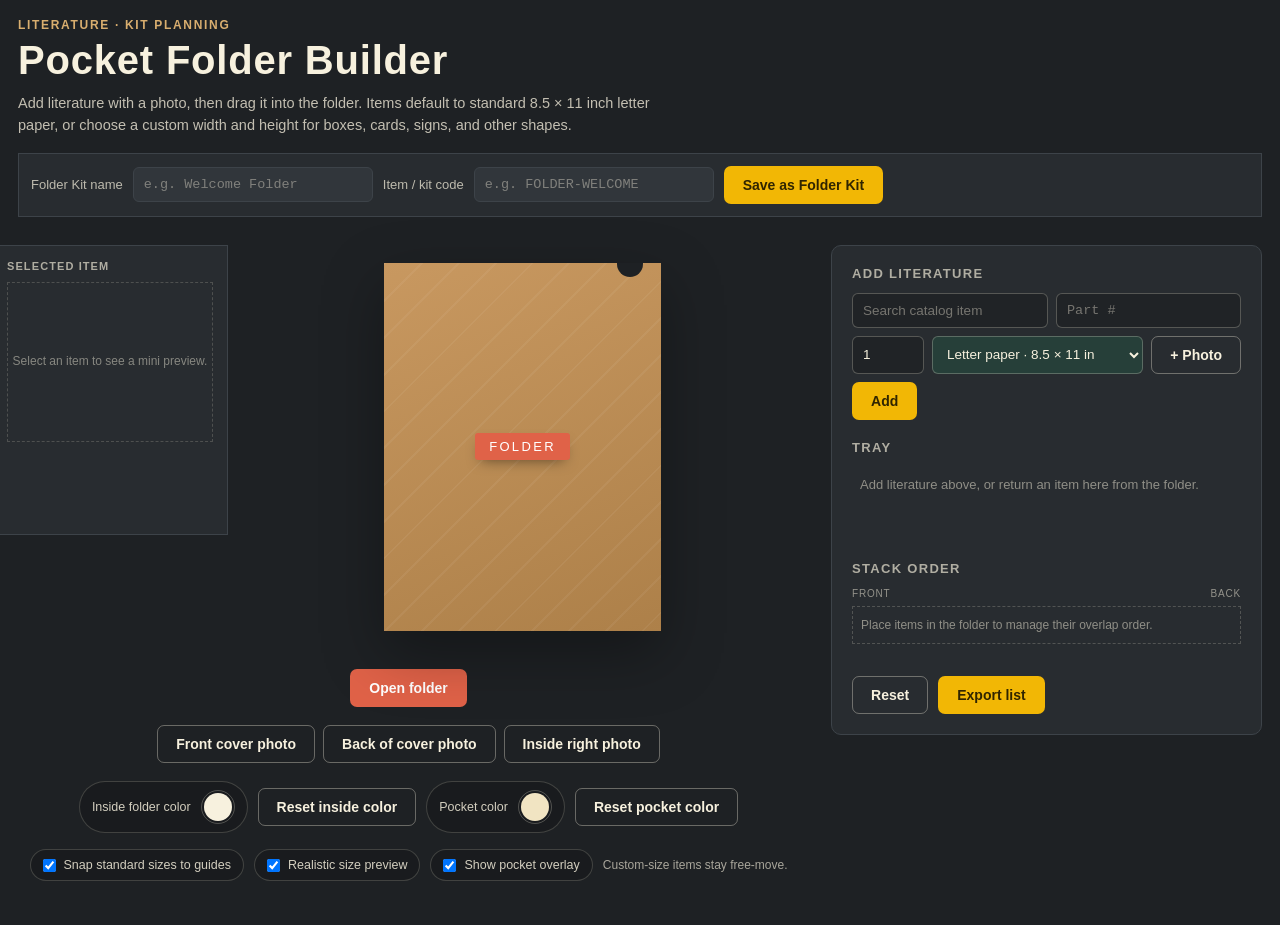
==== frontend/folder-builder.html @ c852f224 "Add files via upload" ====
<!DOCTYPE html>
<html lang="en">
<head>
<meta charset="UTF-8">
<meta name="viewport" content="width=device-width, initial-scale=1.0">
<title>Pocket Folder Builder</title>
<style>
:root{
  --desk:#1E2124;
  --kraft:#C89860;
  --kraft-shade:#AD8049;
  --kraft-line:#8B6234;
  --kraft-light:#D9AE6F;
  --paper:#F7F1DE;
  --paper-shade:#EAE1C4;
  --inside-base:#F7F1DE;
  --inside-highlight:#FBF6E8;
  --inside-shade:#E4D8B9;
  --inside-line:#9B7950;
  --pocket-base:#F1E4C2;
  --pocket-highlight:#F8EED6;
  --pocket-shade:#D9C79A;
  --pocket-line:#927044;
  --ink:#26241D;
  --ink-soft:#5B5642;
  --tab-left:#E06248;
  --tab-right:#F2B705;
  --radius:10px;
  --shadow:0 18px 40px -20px rgba(0,0,0,.65);
}
*{box-sizing:border-box}
html,body{margin:0;padding:0}
body{
  min-height:100vh;
  padding:32px 20px 60px;
  color:var(--paper);
  font-family:Inter,Arial,sans-serif;
  background:
    radial-gradient(circle at 18% 12%,rgba(255,255,255,.05),transparent 45%),
    var(--desk);
}
button,input{font:inherit}
.app{max-width:1240px;margin:0 auto}
header{margin-bottom:28px}
.eyebrow{
  margin:0 0 6px;
  color:var(--kraft-light);
  font-size:12px;
  font-weight:600;
  letter-spacing:.14em;
  text-transform:uppercase;
}
h1{
  margin:0 0 10px;
  color:var(--paper);
  font-family:'Arial Narrow',Arial,sans-serif;
  font-size:clamp(28px,4vw,40px);
  letter-spacing:.02em;
}
.instructions{
  max-width:650px;
  margin:0 0 16px;
  color:rgba(247,241,222,.76);
  font-size:14.5px;
  line-height:1.5;
}
.kit-name-row{display:flex;align-items:center;gap:10px;flex-wrap:wrap}
.kit-name-row label{font-size:13px;color:rgba(247,241,222,.72)}
.kit-name-row input,
#addForm input{
  border:1px solid rgba(247,241,222,.25);
  border-radius:6px;
  background:rgba(0,0,0,.2);
  color:var(--paper);
  padding:9px 10px;
}
.kit-name-row input{
  min-width:240px;
  font-family:'IBM Plex Mono',monospace;
  font-size:13.5px;
}
input::placeholder{color:rgba(247,241,222,.4)}
input:focus-visible,button:focus-visible,.file-btn:focus-visible{
  outline:2px solid var(--tab-right);
  outline-offset:2px;
}
main{
  display:grid;
  grid-template-columns:minmax(0,1.45fr) minmax(270px,.8fr);
  gap:32px;
  align-items:start;
}
@media(max-width:820px){main{grid-template-columns:1fr}}
.stage{display:flex;flex-direction:column;align-items:center;gap:18px;min-width:0}
.stage-layout{
  width:100%;
  display:grid;
  grid-template-columns:210px minmax(0,1fr);
  gap:18px;
  align-items:start;
}
.selection-preview{
  position:sticky;
  top:18px;
  min-height:290px;
  margin-left:-26px;
  padding:14px;
  border:1px solid rgba(247,241,222,.18);
  border-radius:0;
  background:rgba(0,0,0,.18);
  color:var(--paper);
}
.selection-preview h2{
  margin:0 0 10px;
  color:rgba(247,241,222,.66);
  font-size:11px;
  letter-spacing:.1em;
  text-transform:uppercase;
}
.preview-empty{
  display:grid;
  place-items:center;
  min-height:160px;
  border:1px dashed rgba(247,241,222,.18);
  color:rgba(247,241,222,.46);
  font-size:12px;
  line-height:1.4;
  text-align:center;
}
.preview-media{
  position:relative;
  display:flex;
  align-items:center;
  justify-content:center;
  width:100%;
  max-height:255px;
  aspect-ratio:var(--preview-ratio,8.5 / 11);
  overflow:hidden;
  border:1px solid rgba(247,241,222,.18);
  background:rgba(255,255,255,.08);
}
.preview-media img{
  width:100%;
  height:100%;
  object-fit:contain;
}
.preview-placeholder{
  display:grid;
  place-items:center;
  width:100%;
  height:100%;
  min-height:120px;
  padding:10px;
  background:#fff;
  color:var(--ink);
  font-size:11px;
  font-weight:600;
  text-align:center;
}
.preview-part{
  position:absolute;
  left:4px;
  top:4px;
  z-index:2;
  max-width:calc(100% - 8px);
  overflow:hidden;
  padding:2px 5px;
  background:rgba(255,255,255,.92);
  color:var(--ink);
  font-family:'IBM Plex Mono',monospace;
  font-size:8px;
  font-weight:600;
  text-overflow:ellipsis;
  white-space:nowrap;
}
.preview-name{
  margin:10px 0 4px;
  overflow:hidden;
  color:var(--paper);
  font-size:13px;
  font-weight:600;
  text-overflow:ellipsis;
  white-space:nowrap;
}
.preview-meta{
  margin:0;
  color:rgba(247,241,222,.58);
  font-family:'IBM Plex Mono',monospace;
  font-size:10.5px;
  line-height:1.5;
}
.folder-scene{
  width:100%;
  display:flex;
  justify-content:center;
  padding:18px 0 20px;
  perspective:1800px;
  filter:drop-shadow(0 22px 30px rgba(0,0,0,.45));
}
.folder{
  --open-w:min(840px,100%);
  position:relative;
  width:var(--open-w);
  aspect-ratio:18 / 12;
  height:auto;
  min-height:280px;
  transform-style:preserve-3d;
}
.spread{
  position:absolute;
  inset:0;
  display:grid;
  grid-template-columns:1fr 3px 1fr;
  opacity:0;
  transform:scaleX(.52);
  transform-origin:center;
  transition:opacity .22s ease .28s,transform .72s cubic-bezier(.4,0,.2,1);
  pointer-events:none;
}
.folder.is-open .spread{
  opacity:1;
  transform:scaleX(1);
  pointer-events:auto;
}
.panel{
  position:relative;
  overflow:hidden;
  background:
    linear-gradient(180deg,var(--inside-highlight),var(--inside-base));
  background-position:center;
  background-size:cover;
  background-repeat:no-repeat;
}
.panel::after{
  content:"";
  position:absolute;
  inset:0;
  pointer-events:none;
  background:linear-gradient(135deg,rgba(255,255,255,.14),transparent 45%,rgba(0,0,0,.06));
}
.panel-left{border-radius:0}
.panel-right{border-radius:0}
.spine{
  background:linear-gradient(180deg,transparent,var(--kraft-line) 12%,var(--kraft-line) 88%,transparent);
}
.panel-label{
  position:absolute;
  top:0;
  left:14px;
  z-index:2;
  padding:5px 10px;
  border-radius:0;
  color:#fff;
  font-family:'IBM Plex Mono',monospace;
  font-size:10px;
  letter-spacing:.08em;
  text-transform:uppercase;
  pointer-events:none;
}
.panel-left .panel-label{background:var(--tab-left)}
.panel-right .panel-label{background:var(--tab-right)}
.pocket-line{
  position:absolute;
  z-index:2;
  left:14px;
  right:14px;
  bottom:18px;
  height:34%;
  border:2px dashed rgba(139,98,52,.28);
  border-radius:0;
  pointer-events:none;
}
.front-leaf{
  position:absolute;
  top:0;
  bottom:0;
  left:25%;
  width:50%;
  z-index:5;
  transform-style:preserve-3d;
  transform-origin:right center;
  transition:left .72s cubic-bezier(.4,0,.2,1),transform .82s cubic-bezier(.4,0,.2,1);
}
.folder.is-open .front-leaf{
  left:0;
  transform:rotateY(-180deg);
}
.cover-face,.cover-back{
  position:absolute;
  inset:0;
  display:flex;
  align-items:center;
  justify-content:center;
  overflow:hidden;
  border-radius:0;
  backface-visibility:hidden;
  background-position:center;
  background-size:cover;
  background-repeat:no-repeat;
}
.cover-face{
  background:
    repeating-linear-gradient(135deg,rgba(255,255,255,.05) 0 2px,transparent 2px 26px),
    linear-gradient(160deg,var(--kraft),var(--kraft-shade));
}
.cover-art{
  position:absolute;
  inset:0;
  display:none;
  width:100%;
  height:100%;
  object-fit:cover;
  object-position:50% 50%;
  transform:scale(1);
  transform-origin:center;
  pointer-events:none;
  user-select:none;
}
.has-front-img .cover-art{display:block}
.cover-back{
  transform:rotateY(180deg);
  background:
    repeating-linear-gradient(135deg,rgba(0,0,0,.035) 0 2px,transparent 2px 26px),
    linear-gradient(200deg,var(--inside-highlight),var(--inside-shade));
}
.cover-tag{
  padding:6px 14px;
  border-radius:3px;
  background:var(--tab-left);
  color:#fff;
  box-shadow:0 6px 14px -6px rgba(0,0,0,.5);
  font-family:'Arial Narrow',Arial,sans-serif;
  font-size:13px;
  letter-spacing:.18em;
}
.cover-notch{
  position:absolute;
  top:0;
  right:18px;
  width:26px;
  height:14px;
  border-radius:0 0 13px 13px;
  background:var(--desk);
}
.has-front-img .cover-tag,.has-front-img .cover-notch{display:none}
.folder.is-open .front-leaf{z-index:1}
.item-layer{
  position:absolute;
  inset:0;
  z-index:8;
  opacity:0;
  pointer-events:none;
  transition:opacity .16s ease;
}
.folder.is-open .item-layer{
  opacity:1;
  pointer-events:auto;
  transition-delay:.42s;
}
.pocket-overlay-layer{
  position:absolute;
  inset:0;
  z-index:10;
  opacity:0;
  transform:scaleX(.52);
  transform-origin:center;
  pointer-events:none;
  will-change:transform,opacity;
  transition:
    opacity .22s ease .28s,
    transform .72s cubic-bezier(.4,0,.2,1);
}
.folder.is-open.show-pockets .pocket-overlay-layer{
  opacity:1;
  transform:scaleX(1);
}
.folder-pocket{
  position:absolute;
  bottom:0;
  height:33%;
  border:1px solid var(--pocket-line);
  background:
    linear-gradient(180deg,var(--pocket-highlight),var(--pocket-base) 26%,var(--pocket-shade));
  box-shadow:
    0 -8px 14px -12px rgba(0,0,0,.45),
    inset 0 1px 0 rgba(255,255,255,.35);
}
.folder-pocket::before{
  content:"";
  position:absolute;
  left:10px;
  right:10px;
  top:14%;
  border-top:2px solid rgba(255,255,255,.38);
  opacity:.7;
}
.folder-pocket::after{
  content:"";
  position:absolute;
  inset:0;
  background:linear-gradient(180deg,rgba(255,255,255,.07),transparent 40%,rgba(0,0,0,.08));
  pointer-events:none;
}
.folder-pocket.left{
  left:0;
  right:50%;
  border-right-width:.5px;
  border-radius:0;
}
.folder-pocket.right{
  left:50%;
  right:0;
  border-left-width:.5px;
  border-radius:0;
}

.workspace-controls{
  display:flex;
  flex-wrap:wrap;
  justify-content:center;
  gap:10px;
  margin-top:-2px;
}
.check-toggle{
  display:inline-flex;
  align-items:center;
  gap:8px;
  padding:8px 12px;
  border:1px solid rgba(247,241,222,.18);
  border-radius:999px;
  background:rgba(0,0,0,.16);
  color:rgba(247,241,222,.84);
  font-size:12.5px;
}
.check-toggle input{margin:0}
.realism-note{
  align-self:center;
  color:rgba(247,241,222,.64);
  font-size:12px;
}
.alignment-guides{
  position:absolute;
  inset:18px 18px 22px;
  z-index:1;
  opacity:0;
  pointer-events:none;
  transition:opacity .18s ease;
  background:
    linear-gradient(to right,
      transparent calc(25% - .5px),
      rgba(91,86,66,.16) calc(25% - .5px),
      rgba(91,86,66,.16) calc(25% + .5px),
      transparent calc(25% + .5px),
      transparent calc(50% - .75px),
      rgba(91,86,66,.24) calc(50% - .75px),
      rgba(91,86,66,.24) calc(50% + .75px),
      transparent calc(50% + .75px),
      transparent calc(75% - .5px),
      rgba(91,86,66,.16) calc(75% - .5px),
      rgba(91,86,66,.16) calc(75% + .5px),
      transparent calc(75% + .5px)
    ),
    linear-gradient(to bottom,
      transparent calc(25% - .5px),
      rgba(91,86,66,.12) calc(25% - .5px),
      rgba(91,86,66,.12) calc(25% + .5px),
      transparent calc(25% + .5px),
      transparent calc(50% - .5px),
      rgba(91,86,66,.18) calc(50% - .5px),
      rgba(91,86,66,.18) calc(50% + .5px),
      transparent calc(50% + .5px),
      transparent calc(75% - .5px),
      rgba(91,86,66,.12) calc(75% - .5px),
      rgba(91,86,66,.12) calc(75% + .5px),
      transparent calc(75% + .5px)
    );
}
.item-layer.show-guides .alignment-guides{opacity:1}
.drop-hint{z-index:2}
.floating-item{z-index:3}

.layer-badge{
  position:absolute;
  left:8px;
  bottom:8px;
  padding:3px 7px;
  border-radius:0;
  background:rgba(26,33,41,.88);
  color:#f7f1de;
  font-size:10px;
  font-weight:700;
  letter-spacing:.04em;
  box-shadow:0 3px 10px rgba(0,0,0,.18);
  pointer-events:none;
}
.mini-btn.stack{
  min-width:28px;
  padding:0 8px;
  font-size:12px;
}
.stack-note{
  margin-top:4px;
  color:rgba(247,241,222,.62);
  font-size:11.5px;
  text-align:center;
}
.drop-hint{
  position:absolute;
  inset:44px 24px 24px;
  display:grid;
  place-items:center;
  border:2px dashed rgba(91,86,66,.18);
  border-radius:10px;
  color:rgba(91,86,66,.62);
  font-size:13px;
  text-align:center;
  pointer-events:none;
}
.item-layer.has-items .drop-hint{display:none}
.item-layer.drag-over .drop-hint{
  display:grid;
  border-color:var(--tab-right);
  background:rgba(60,124,110,.08);
  color:var(--tab-right);
}
.floating-item{
  position:absolute;
  left:50%;
  top:50%;
  width:var(--item-width,115px);
  transform:translate(-50%,-50%);
  transform-origin:center;
  cursor:grab;
  touch-action:none;
  user-select:none;
}
.floating-item.dragging{cursor:grabbing}
.floating-body{
  position:relative;
  width:100%;
  transform:scale(var(--scale,1));
  transform-origin:center;
}
.item-media{
  position:relative;
  display:flex;
  align-items:center;
  justify-content:center;
  width:100%;
  aspect-ratio:var(--item-ratio,8.5 / 11);
}
.item-close{
  border-radius:0 !important;
  position:absolute;
  top:8px;
  right:8px;
  display:none;
  align-items:center;
  justify-content:center;
  width:24px;
  height:24px;
  padding:0;
  border:1px solid rgba(0,0,0,.16);
  background:var(--tab-left);
  color:#fff;
  box-shadow:0 2px 5px rgba(0,0,0,.2);
  cursor:pointer;
  font-size:14px;
  line-height:1;
  z-index:2;
}
.floating-item.is-selected .item-close{display:flex}
.floating-photo{
  display:block;
  width:100%;
  height:100%;
  object-fit:contain;
  pointer-events:none;
  filter:drop-shadow(0 8px 5px rgba(0,0,0,.28));
}
.floating-placeholder{
  display:flex;
  align-items:center;
  justify-content:center;
  width:100%;
  height:100%;
  min-height:42px;
  padding:9px;
  border:1px solid var(--paper-shade);
  border-radius:0;
  background:#fff;
  color:var(--ink);
  box-shadow:0 8px 10px rgba(0,0,0,.2);
  font-size:11px;
  font-weight:600;
  text-align:center;
  pointer-events:none;
}
.floating-part{
  position:absolute;
  left:50%;
  top:4px;
  transform:translateX(-50%);
  max-width:88%;
  overflow:hidden;
  border-radius:0;
  background:rgba(255,255,255,.92);
  color:var(--ink);
  box-shadow:0 2px 5px rgba(0,0,0,.16);
  padding:2px 6px;
  font-family:'IBM Plex Mono',monospace;
  font-size:9px;
  font-weight:600;
  line-height:1.2;
  text-align:center;
  text-overflow:ellipsis;
  white-space:nowrap;
  pointer-events:none;
}
.floating-tools{
  position:absolute;
  left:50%;
  top:-29px;
  display:none;
  align-items:center;
  gap:3px;
  transform:translateX(-50%);
  white-space:nowrap;
}
.floating-item.is-selected .floating-tools{display:flex}
.mini-btn{
  width:24px;
  height:24px;
  padding:0;
  border:1px solid rgba(0,0,0,.16);
  border-radius:50%;
  background:#fff;
  color:var(--ink);
  box-shadow:0 2px 5px rgba(0,0,0,.2);
  cursor:pointer;
  font-size:13px;
  line-height:1;
}
.mini-btn.return{background:var(--tab-left);color:#fff}
.floating-item.is-selected .floating-body{
  filter:drop-shadow(0 0 3px var(--tab-right));
}
.photo-controls{
  display:flex;
  justify-content:center;
  align-items:center;
  gap:8px;
  flex-wrap:wrap;
}
.cover-fit-controls{
  display:grid;
  grid-template-columns:repeat(2,minmax(150px,1fr));
  gap:10px;
  width:min(700px,100%);
  padding:12px;
  border:1px solid rgba(247,241,222,.18);
  border-radius:0;
  background:rgba(0,0,0,.16);
}
.cover-fit-controls[hidden]{display:none}
.cover-fit-field{
  display:flex;
  flex-direction:column;
  gap:5px;
  min-width:0;
  color:rgba(247,241,222,.72);
  font-size:11px;
}
.cover-fit-field select,
.cover-fit-field input[type="range"]{
  width:100%;
}
.cover-fit-field select{
  min-height:34px;
  border:1px solid rgba(247,241,222,.25);
  border-radius:0;
  background:#263f39;
  color:var(--paper);
  padding:6px 8px;
}
.cover-fit-value{
  color:rgba(247,241,222,.52);
  font-family:'IBM Plex Mono',monospace;
  font-size:9px;
}
.cover-fit-actions{
  display:flex;
  align-items:end;
}
.cover-fit-actions .btn{
  width:100%;
  border-radius:0;
}
.surface-controls{
  display:flex;
  justify-content:center;
  align-items:center;
  gap:10px;
  flex-wrap:wrap;
  width:100%;
}
.color-control{
  display:inline-flex;
  align-items:center;
  gap:10px;
  padding:8px 12px;
  border:1px solid rgba(247,241,222,.18);
  border-radius:999px;
  background:rgba(0,0,0,.16);
  color:rgba(247,241,222,.84);
  font-size:12.5px;
}
.color-control input[type="color"]{
  width:34px;
  height:34px;
  padding:0;
  border:1px solid rgba(247,241,222,.25);
  border-radius:50%;
  background:transparent;
  cursor:pointer;
}
.color-control input[type="color"]::-webkit-color-swatch-wrapper{padding:2px}
.color-control input[type="color"]::-webkit-color-swatch{
  border:none;
  border-radius:50%;
}
.color-control input[type="color"]::-moz-color-swatch{
  border:none;
  border-radius:50%;
}
.btn{
  border:1px solid transparent;
  border-radius:7px;
  padding:10px 18px;
  font-family:Inter,Arial,sans-serif;
  font-size:14px;
  font-weight:600;
  cursor:pointer;
  transition:transform .15s ease,filter .15s ease,background .15s ease;
}
.btn:active{transform:translateY(1px)}
.btn.primary{background:var(--tab-left);color:#fff}
.btn.solid{background:var(--tab-right);color:#fff}
.btn.ghost{
  border-color:rgba(247,241,222,.35);
  background:transparent;
  color:var(--paper);
}
.btn:hover{filter:brightness(1.08)}
.btn.ghost:hover{background:rgba(247,241,222,.08)}
.file-btn{display:inline-flex;align-items:center;gap:6px}
.icon-btn{
  width:26px;
  height:26px;
  padding:0;
  border:0;
  border-radius:50%;
  background:rgba(247,241,222,.15);
  color:var(--paper);
  cursor:pointer;
  font-size:15px;
}
.icon-btn:hover{background:rgba(247,241,222,.28)}
.tray-panel{
  padding:20px;
  border:1px solid rgba(247,241,222,.12);
  border-radius:var(--radius);
  background:rgba(0,0,0,.18);
}
aside h2{
  margin:0 0 12px;
  color:rgba(247,241,222,.66);
  font-size:13px;
  letter-spacing:.1em;
  text-transform:uppercase;
}
#addForm{display:flex;gap:8px;margin-bottom:20px;flex-wrap:wrap}
#addForm input,#addForm select{font-size:13.5px}
#addForm select{
  border:1px solid rgba(247,241,222,.25);
  border-radius:6px;
  background:#263f39;
  color:var(--paper);
  padding:9px 10px;
}
#itemName{flex:1 1 145px}
#itemSku{flex:0 1 110px;font-family:'IBM Plex Mono',monospace}
#itemSizePreset{flex:1 1 190px}
.custom-size-row{
  flex:1 0 100%;
  display:flex;
  align-items:center;
  gap:7px;
  padding:9px 10px;
  border:1px solid rgba(247,241,222,.16);
  border-radius:7px;
  background:rgba(0,0,0,.12);
}
.custom-size-row[hidden]{display:none}
.custom-size-row label{
  color:rgba(247,241,222,.72);
  font-size:12px;
}
.custom-size-row input{
  width:78px;
  padding:7px 8px;
  font-family:'IBM Plex Mono',monospace;
}
.size-separator,.size-unit{
  color:rgba(247,241,222,.65);
  font-size:12px;
}
#tray{
  min-height:74px;
  padding:8px;
  border-radius:8px;
  display:flex;
  flex-direction:column;
  gap:8px;
  transition:background .2s;
}
#tray.drag-over{background:rgba(247,241,222,.08)}
.tray-empty{margin:0;color:rgba(247,241,222,.5);font-size:13px;line-height:1.5}
.chip{
  display:flex;
  align-items:center;
  gap:8px;
  padding:7px 8px 7px 10px;
  border:1px solid var(--paper-shade);
  border-left:4px solid var(--kraft-line);
  border-radius:6px;
  background:var(--paper);
  color:var(--ink);
  box-shadow:0 2px 6px -3px rgba(0,0,0,.3);
  cursor:grab;
  font-size:13px;
  user-select:none;
}
.chip.is-selected{border-left-color:var(--tab-right);box-shadow:0 0 0 2px var(--tab-right)}
.chip.dragging{opacity:.42}
.chip-thumb{width:28px;height:28px;border-radius:4px;object-fit:contain;flex:0 0 auto;background:#fff}
.chip-grip{color:var(--ink-soft);font-size:10px}
.chip-name{flex:1;min-width:0;overflow:hidden;text-overflow:ellipsis;white-space:nowrap;font-weight:500}
.chip-sku{font-family:'IBM Plex Mono',monospace;font-size:10px;color:var(--ink-soft);white-space:nowrap}
.chip-remove{border:0;background:transparent;color:var(--ink-soft);font-size:15px;cursor:pointer}
.stack-order{
  display:flex;
  flex-direction:column;
  gap:6px;
  min-height:52px;
  margin-top:6px;
}
.stack-order-empty{
  margin:0;
  padding:10px 8px;
  border:1px dashed rgba(247,241,222,.2);
  color:rgba(247,241,222,.5);
  font-size:12px;
  line-height:1.4;
}
.stack-order-row{
  display:grid;
  grid-template-columns:minmax(0,1fr) auto;
  gap:8px;
  align-items:center;
  padding:7px 8px;
  border:1px solid rgba(247,241,222,.18);
  border-radius:0;
  background:rgba(0,0,0,.14);
}
.stack-order-row.is-selected{
  border-color:var(--tab-right);
  box-shadow:inset 3px 0 0 var(--tab-right);
}
.stack-order-info{
  min-width:0;
  cursor:pointer;
}
.stack-order-name{
  display:block;
  overflow:hidden;
  color:var(--paper);
  font-size:12px;
  font-weight:600;
  text-overflow:ellipsis;
  white-space:nowrap;
}
.stack-order-meta{
  display:block;
  margin-top:2px;
  color:rgba(247,241,222,.55);
  font-family:'IBM Plex Mono',monospace;
  font-size:9.5px;
}
.stack-order-buttons{
  display:flex;
  gap:4px;
}
.stack-step-btn{
  min-width:55px;
  height:28px;
  padding:0 7px;
  border:1px solid rgba(247,241,222,.28);
  border-radius:0;
  background:rgba(247,241,222,.08);
  color:var(--paper);
  cursor:pointer;
  font-size:10px;
  font-weight:600;
}
.stack-step-btn:hover{background:rgba(247,241,222,.16)}
.stack-step-btn:disabled{
  cursor:not-allowed;
  opacity:.32;
}
.stack-order-key{
  display:flex;
  justify-content:space-between;
  margin:4px 0 7px;
  color:rgba(247,241,222,.52);
  font-size:10px;
  text-transform:uppercase;
  letter-spacing:.08em;
}
.actions{display:flex;gap:10px;margin-top:18px;flex-wrap:wrap}
.modal{
  position:fixed;
  inset:0;
  z-index:30;
  display:flex;
  align-items:center;
  justify-content:center;
  padding:20px;
  background:rgba(0,0,0,.58);
}
.modal.hidden{display:none}
.modal-card{
  width:100%;
  max-width:460px;
  padding:22px;
  border-radius:var(--radius);
  background:var(--paper);
  color:var(--ink);
  box-shadow:var(--shadow);
}
.modal-card h3{margin:0 0 12px;font-family:'Arial Narrow',Arial,sans-serif;font-size:18px}
#exportText{
  width:100%;
  min-height:230px;
  resize:vertical;
  padding:10px;
  border:1px solid var(--paper-shade);
  border-radius:6px;
  background:#fff;
  color:var(--ink);
  font-family:'IBM Plex Mono',monospace;
  font-size:12.5px;
}
.modal-actions{display:flex;justify-content:flex-end;gap:10px;margin-top:14px}
.sr-only{position:absolute;width:1px;height:1px;overflow:hidden;clip:rect(0,0,0,0);white-space:nowrap}
@media(max-width:820px){
  .stage-layout{grid-template-columns:1fr}
  .selection-preview{
    position:static;
    width:100%;
    min-height:0;
    margin-left:0;
  }
  .selection-preview-content{
    display:grid;
    grid-template-columns:105px minmax(0,1fr);
    gap:10px;
    align-items:center;
  }
  .preview-media{max-height:135px}
}
@media(max-width:620px){
  body{padding-left:12px;padding-right:12px}
  .cover-fit-controls{grid-template-columns:1fr}
  .folder{--open-w:min(100%,760px)}
  .floating-item{max-width:44%}
  .photo-controls .btn{padding:8px 10px;font-size:12px}
}
@media(prefers-reduced-motion:reduce){*{transition:none!important}}

body{padding:18px 18px 44px;background:#1E2124;color:#E8E5DC}.app{max-width:1320px}.tray-panel,.selection-preview,.cover-fit-controls{border-color:#3D4349;background:#282C30}.btn.solid{background:#F2B705;color:#302500}.btn.primary{background:#E06248}.kit-name-row{padding:12px;border:1px solid #3D4349;background:#282C30}.kit-name-row input{background:#31363B;border-color:#3D4349}.folder-scene{filter:drop-shadow(0 22px 30px rgba(0,0,0,.32))}#itemQty{width:72px}@media(max-width:700px){body{padding:12px}.kit-name-row{align-items:stretch}.kit-name-row input,.kit-name-row button{width:100%}}
</style>
</head>
<body>
<div class="app">
<header>
  <p class="eyebrow">Literature · Kit Planning</p>
  <h1>Pocket Folder Builder</h1>
  <p class="instructions">Add literature with a photo, then drag it into the folder. Items default to standard 8.5 × 11 inch letter paper, or choose a custom width and height for boxes, cards, signs, and other shapes.</p>
  <div class="kit-name-row">
    <label for="kitName">Folder Kit name</label>
    <input id="kitName" type="text" placeholder="e.g. Welcome Folder" autocomplete="off">
    <label for="kitCode">Item / kit code</label>
    <input id="kitCode" type="text" placeholder="e.g. FOLDER-WELCOME" autocomplete="off">
    <button class="btn solid" id="saveKitBtn" type="button">Save as Folder Kit</button>
  </div>
</header>

<main>
<section class="stage">
  <div class="stage-layout">
    <aside class="selection-preview" aria-live="polite">
      <h2>Selected item</h2>
      <div id="selectedPreview">
        <div class="preview-empty">Select an item to see a mini preview.</div>
      </div>
    </aside>

    <div class="folder-scene">
    <div class="folder" id="folder">
      <div class="spread" id="spread" aria-label="Open folder workspace">
        <section class="panel panel-left" id="leftPanel">
          <div class="pocket-line"></div>
        </section>
        <div class="spine"></div>
        <section class="panel panel-right" id="rightPanel">
          <span class="panel-label" id="rightCount">Inside right (0)</span>
          <div class="pocket-line"></div>
        </section>
      </div>

      <div class="front-leaf" aria-hidden="true">
        <div class="cover-face" id="coverFace">
          <img class="cover-art" id="coverArt" alt="" draggable="false">
          <div class="cover-notch"></div>
          <span class="cover-tag">FOLDER</span>
        </div>
        <div class="cover-back" id="coverBack"></div>
      </div>

      <div class="item-layer" id="itemLayer">
        <div class="alignment-guides" aria-hidden="true"></div>
        <div class="drop-hint">Drop literature anywhere and arrange it freely.</div>
      </div>

      <div class="pocket-overlay-layer" id="pocketOverlayLayer" aria-hidden="true">
        <div class="folder-pocket left"></div>
        <div class="folder-pocket right"></div>
      </div>
    </div>
    </div>
  </div>

  <button class="btn primary" id="toggleBtn" type="button" aria-pressed="false">Open folder</button>

  <div class="photo-controls">
    <label class="btn ghost file-btn" tabindex="0">
      <span id="frontPhotoText">Front cover photo</span>
      <input type="file" id="frontPhotoInput" accept="image/*" hidden>
    </label>
    <button class="icon-btn" id="clearFrontBtn" type="button" hidden aria-label="Remove front cover photo">×</button>

    <label class="btn ghost file-btn" tabindex="0">
      <span id="backPhotoText">Back of cover photo</span>
      <input type="file" id="backPhotoInput" accept="image/*" hidden>
    </label>
    <button class="icon-btn" id="clearBackBtn" type="button" hidden aria-label="Remove back of cover photo">×</button>

    <label class="btn ghost file-btn" tabindex="0">
      <span id="rightPhotoText">Inside right photo</span>
      <input type="file" id="rightPhotoInput" accept="image/*" hidden>
    </label>
    <button class="icon-btn" id="clearRightBtn" type="button" hidden aria-label="Remove inside right photo">×</button>
  </div>

  <div class="cover-fit-controls" id="coverFitControls" hidden>
    <label class="cover-fit-field" for="frontFitSelect">
      <span>Front cover fit</span>
      <select id="frontFitSelect">
        <option value="cover">Fill and crop</option>
        <option value="contain">Show full image</option>
        <option value="fill">Stretch to cover</option>
      </select>
    </label>

    <label class="cover-fit-field" for="frontZoomInput">
      <span>Zoom</span>
      <input id="frontZoomInput" type="range" min="50" max="200" step="1" value="100">
      <span class="cover-fit-value" id="frontZoomValue">100%</span>
    </label>

    <label class="cover-fit-field" for="frontPosXInput">
      <span>Move left / right</span>
      <input id="frontPosXInput" type="range" min="0" max="100" step="1" value="50">
      <span class="cover-fit-value" id="frontPosXValue">50%</span>
    </label>

    <label class="cover-fit-field" for="frontPosYInput">
      <span>Move up / down</span>
      <input id="frontPosYInput" type="range" min="0" max="100" step="1" value="50">
      <span class="cover-fit-value" id="frontPosYValue">50%</span>
    </label>

    <div class="cover-fit-actions">
      <button class="btn ghost" id="resetFrontFitBtn" type="button">Reset cover fit</button>
    </div>
  </div>

  <div class="surface-controls">
    <label class="color-control" for="insideColorInput">
      <span>Inside folder color</span>
      <input type="color" id="insideColorInput" value="#f7f1de" aria-label="Inside folder color">
    </label>
    <button class="btn ghost" id="resetInsideColorBtn" type="button">Reset inside color</button>

    <label class="color-control" for="pocketColorInput">
      <span>Pocket color</span>
      <input type="color" id="pocketColorInput" value="#f1e4c2" aria-label="Pocket color">
    </label>
    <button class="btn ghost" id="resetPocketColorBtn" type="button">Reset pocket color</button>
  </div>

  <div class="workspace-controls">
    <label class="check-toggle"><input id="snapToggle" type="checkbox" checked> Snap standard sizes to guides</label>
    <label class="check-toggle"><input id="realScaleToggle" type="checkbox" checked> Realistic size preview</label>
    <label class="check-toggle"><input id="pocketToggle" type="checkbox" checked> Show pocket overlay</label>
    <span class="realism-note">Custom-size items stay free-move.</span>
  </div>
</section>

<aside class="tray-panel">
  <h2>Add literature</h2>
  <div id="addForm">
    <input id="itemName" placeholder="Search catalog item" autocomplete="off" list="catalogItems">
    <datalist id="catalogItems"></datalist>
    <input id="itemSku" placeholder="Part #" autocomplete="off">
    <input id="itemQty" type="number" min="1" step="1" value="1" placeholder="Qty">
    <select id="itemSizePreset" aria-label="Item size">
      <option value="letter" selected>Letter paper · 8.5 × 11 in</option>
      <option value="half-letter">Half letter · 5.5 × 8.5 in</option>
      <option value="business-card">Business card · 3.5 × 2 in</option>
      <option value="custom">Custom size</option>
    </select>
    <div class="custom-size-row" id="customSizeRow" hidden>
      <label for="itemWidth">Width</label>
      <input id="itemWidth" type="number" min="0.25" max="40" step="0.25" value="8.5">
      <span class="size-separator">×</span>
      <label for="itemHeight">Height</label>
      <input id="itemHeight" type="number" min="0.25" max="40" step="0.25" value="11">
      <span class="size-unit">in</span>
    </div>
    <label class="btn ghost file-btn" tabindex="0">
      <span id="itemPhotoText">+ Photo</span>
      <input type="file" id="itemPhotoInput" accept="image/*" hidden>
    </label>
    <button type="button" class="btn solid" id="addBtn">Add</button>
  </div>

  <h2>Tray</h2>
  <div id="tray" aria-label="Literature tray"></div>

  <h2 style="margin-top:20px">Stack order</h2>
  <div class="stack-order-key"><span>Front</span><span>Back</span></div>
  <div id="stackOrder" class="stack-order" aria-label="Folder item stack order"></div>

  <div class="actions">
    <button class="btn ghost" id="resetBtn" type="button">Reset</button>
    <button class="btn solid" id="exportBtn" type="button">Export list</button>
  </div>
</aside>
</main>

<span id="liveRegion" class="sr-only" role="status" aria-live="polite"></span>
</div>

<div class="modal hidden" id="exportModal">
  <div class="modal-card">
    <h3>Kit contents</h3>
    <textarea id="exportText" readonly></textarea>
    <div class="modal-actions">
      <button class="btn ghost" id="closeModalBtn" type="button">Close</button>
      <button class="btn primary" id="copyBtn" type="button">Copy</button>
    </div>
  </div>
</div>

<script>
(function(){
'use strict';

var STORAGE_KEY='pocket-folder-builder-v13';

var folderEl=document.getElementById('folder');
var spreadEl=document.getElementById('spread');
var itemLayer=document.getElementById('itemLayer');
var selectedPreviewEl=document.getElementById('selectedPreview');
var coverFace=document.getElementById('coverFace');
var coverArt=document.getElementById('coverArt');
var coverBack=document.getElementById('coverBack');
var rightPanel=document.getElementById('rightPanel');
var toggleBtn=document.getElementById('toggleBtn');
var kitNameInput=document.getElementById('kitName');
var kitCodeInput=document.getElementById('kitCode');
var saveKitBtn=document.getElementById('saveKitBtn');
var catalogItemsEl=document.getElementById('catalogItems');
var catalog=[];
var trayEl=document.getElementById('tray');
var stackOrderEl=document.getElementById('stackOrder');
var rightCount=document.getElementById('rightCount');
var itemNameInput=document.getElementById('itemName');
var itemSkuInput=document.getElementById('itemSku');
var itemQtyInput=document.getElementById('itemQty');
var itemSizePreset=document.getElementById('itemSizePreset');
var customSizeRow=document.getElementById('customSizeRow');
var itemWidthInput=document.getElementById('itemWidth');
var itemHeightInput=document.getElementById('itemHeight');
var addBtn=document.getElementById('addBtn');
var itemPhotoInput=document.getElementById('itemPhotoInput');
var itemPhotoText=document.getElementById('itemPhotoText');
var resetBtn=document.getElementById('resetBtn');
var exportBtn=document.getElementById('exportBtn');
var exportModal=document.getElementById('exportModal');
var exportText=document.getElementById('exportText');
var closeModalBtn=document.getElementById('closeModalBtn');
var copyBtn=document.getElementById('copyBtn');
var liveRegion=document.getElementById('liveRegion');

var frontPhotoInput=document.getElementById('frontPhotoInput');
var frontPhotoText=document.getElementById('frontPhotoText');
var clearFrontBtn=document.getElementById('clearFrontBtn');
var backPhotoInput=document.getElementById('backPhotoInput');
var backPhotoText=document.getElementById('backPhotoText');
var clearBackBtn=document.getElementById('clearBackBtn');
var rightPhotoInput=document.getElementById('rightPhotoInput');
var rightPhotoText=document.getElementById('rightPhotoText');
var clearRightBtn=document.getElementById('clearRightBtn');
var coverFitControls=document.getElementById('coverFitControls');
var frontFitSelect=document.getElementById('frontFitSelect');
var frontZoomInput=document.getElementById('frontZoomInput');
var frontZoomValue=document.getElementById('frontZoomValue');
var frontPosXInput=document.getElementById('frontPosXInput');
var frontPosXValue=document.getElementById('frontPosXValue');
var frontPosYInput=document.getElementById('frontPosYInput');
var frontPosYValue=document.getElementById('frontPosYValue');
var resetFrontFitBtn=document.getElementById('resetFrontFitBtn');
var insideColorInput=document.getElementById('insideColorInput');
var resetInsideColorBtn=document.getElementById('resetInsideColorBtn');
var pocketColorInput=document.getElementById('pocketColorInput');
var resetPocketColorBtn=document.getElementById('resetPocketColorBtn');
var snapToggle=document.getElementById('snapToggle');
var realScaleToggle=document.getElementById('realScaleToggle');
var pocketToggle=document.getElementById('pocketToggle');

var state={
  isOpen:false,
  kitName:'',
  kitCode:'',
  items:[],
  idCounter:1,
  selectedId:null,
  pendingItemImg:null,
  frontImg:null,
  frontFit:'cover',
  frontZoom:100,
  frontPosX:50,
  frontPosY:50,
  backImg:null,
  rightImg:null,
  insideColor:'#f7f1de',
  pocketColor:'#f1e4c2',
  snapEnabled:true,
  realisticScale:true,
  showPockets:true
};

var draggingChipId=null;
var floatingDrag=null;
var justDragged=false;
var saveTimer=null;

function clamp(value,min,max){return Math.max(min,Math.min(max,value));}
function announce(message){liveRegion.textContent=message;}

function normalizeHexColor(value){
  var hex=String(value||'').trim();
  if(/^#?[0-9a-fA-F]{3}$/.test(hex)){
    hex=hex.replace('#','');
    hex='#'+hex.split('').map(function(ch){return ch+ch;}).join('');
    return hex.toLowerCase();
  }
  if(/^#?[0-9a-fA-F]{6}$/.test(hex)){
    return ('#'+hex.replace('#','')).toLowerCase();
  }
  return '#f7f1de';
}
function hexToRgb(hex){
  var value=normalizeHexColor(hex).replace('#','');
  return {
    r:parseInt(value.slice(0,2),16),
    g:parseInt(value.slice(2,4),16),
    b:parseInt(value.slice(4,6),16)
  };
}
function mixHex(a,b,amount){
  var colorA=hexToRgb(a);
  var colorB=hexToRgb(b);
  var t=clamp(Number(amount)||0,0,1);
  function channel(name){
    return Math.round(colorA[name]+(colorB[name]-colorA[name])*t);
  }
  return '#'+['r','g','b'].map(function(name){
    return channel(name).toString(16).padStart(2,'0');
  }).join('');
}

function escapeHtml(value){
  var div=document.createElement('div');
  div.textContent=value==null?'':String(value);
  return div.innerHTML;
}
function escapeAttr(value){
  return escapeHtml(value).replace(/"/g,'&quot;').replace(/'/g,'&#39;');
}

function setOpen(open){
  state.isOpen=!!open;
  folderEl.classList.toggle('is-open',state.isOpen);
  toggleBtn.textContent=state.isOpen?'Close folder':'Open folder';
  toggleBtn.setAttribute('aria-pressed',String(state.isOpen));
}

var OPEN_WIDTH_IN=18;
var PANEL_WIDTH_IN=9;
var FOLDER_HEIGHT_IN=12;

function isCustomSized(item){
  return !!(item && (item.isCustomSize===true || String(item.sizeLabel||'').toLowerCase()==='custom'));
}

function pixelsPerInch(){
  if(state.realisticScale){
    var rect=itemLayer.getBoundingClientRect();
    if(rect.width && rect.width>0){
      return rect.width/OPEN_WIDTH_IN;
    }
  }
  return 13.5;
}

function itemFractionSize(item){
  var scale=Number(item.scale)||1;
  return {
    width:((Number(item.widthIn)||8.5)*scale)/OPEN_WIDTH_IN,
    height:((Number(item.heightIn)||11)*scale)/FOLDER_HEIGHT_IN
  };
}

function clampPlacement(item,x,y){
  var size=itemFractionSize(item);
  var halfW=Math.min(size.width/2,.48);
  var halfH=Math.min(size.height/2,.48);
  return {
    x:clamp(x,0.01+halfW,0.99-halfW),
    y:clamp(y,0.02+halfH,0.98-halfH)
  };
}

function uniqueNumbers(values,minGap){
  var out=[];
  values.forEach(function(value){
    if(value==null || !isFinite(value))return;
    if(out.some(function(existing){return Math.abs(existing-value)<minGap;}))return;
    out.push(value);
  });
  return out;
}

function nearestValue(value,candidates){
  if(!candidates.length)return value;
  return candidates.reduce(function(best,current){
    return Math.abs(current-value)<Math.abs(best-value)?current:best;
  },candidates[0]);
}

function snapPlacement(item,x,y){
  var clamped=clampPlacement(item,x,y);
  if(!state.snapEnabled || isCustomSized(item))return clamped;

  var size=itemFractionSize(item);
  var halfW=size.width/2;
  var halfH=size.height/2;
  var panelStart=clamped.x<0.5?0:0.5;
  var panelEnd=panelStart+0.5;
  var panelCenter=panelStart+0.25;

  var xCandidates;
  if(size.width>0.42){
    xCandidates=[panelCenter];
  }else{
    xCandidates=uniqueNumbers([
      panelStart+0.02+halfW,
      panelCenter,
      panelEnd-0.02-halfW
    ],0.015).filter(function(candidate){
      return candidate>=panelStart+halfW && candidate<=panelEnd-halfW;
    });
    if(!xCandidates.length)xCandidates=[panelCenter];
  }

  var yCandidates=uniqueNumbers([
    0.02+halfH,
    0.25,
    0.5,
    0.75,
    0.98-halfH
  ],0.02).filter(function(candidate){
    return candidate>=0.02+halfH && candidate<=0.98-halfH;
  });
  if(!yCandidates.length)yCandidates=[0.5];

  return clampPlacement(item, nearestValue(clamped.x,xCandidates), nearestValue(clamped.y,yCandidates));
}

function normalizePlacement(item,x,y){
  return snapPlacement(item,x,y);
}

function highestZ(){
  return state.items.reduce(function(max,item){
    return Math.max(max,Number(item.z)||1);
  },1);
}
function lowestZ(){
  var folderItems=state.items.filter(function(item){return item.loc==='folder';});
  if(!folderItems.length)return 1;
  return folderItems.reduce(function(min,item){
    return Math.min(min,Number(item.z)||1);
  },Number(folderItems[0].z)||1);
}
function normalizeZIndices(){
  var folderItems=state.items.filter(function(item){return item.loc==='folder';}).sort(function(a,b){
    return (Number(a.z)||1)-(Number(b.z)||1);
  });
  folderItems.forEach(function(item,index){
    item.z=index+1;
  });
}

function nextPosition(){
  var placed=state.items.filter(function(item){return item.loc==='folder';}).length;
  var positions=[
    [0.25,0.25],[0.75,0.25],[0.25,0.5],[0.75,0.5],
    [0.25,0.75],[0.75,0.75],[0.18,0.5],[0.82,0.5]
  ];
  return positions[placed%positions.length];
}

function findItem(id){
  return state.items.find(function(item){return item.id===id;})||null;
}

function currentItemDimensions(){
  var preset=itemSizePreset.value;
  if(preset==='half-letter')return {width:5.5,height:8.5,label:'Half letter'};
  if(preset==='business-card')return {width:3.5,height:2,label:'Business card'};
  if(preset==='custom'){
    return {
      width:clamp(parseFloat(itemWidthInput.value)||8.5,.25,40),
      height:clamp(parseFloat(itemHeightInput.value)||11,.25,40),
      label:'Custom'
    };
  }
  return {width:8.5,height:11,label:'Letter paper'};
}

function itemPixelWidth(item){
  return clamp((Number(item.widthIn)||8.5)*pixelsPerInch(),24,520);
}

function formatDimension(value){
  var rounded=Math.round(Number(value)*100)/100;
  return String(rounded).replace(/\.0+$/,'');
}

function addItem(){
  var name=itemNameInput.value.trim();
  if(!name){
    itemNameInput.focus();
    return;
  }
  var dimensions=currentItemDimensions();
  state.items.push({
    id:'i'+state.idCounter++,
    name:name,
    sku:itemSkuInput.value.trim(),
    item_id:(function(){var q=(itemSkuInput.value||'').trim().toLowerCase();var n=name.toLowerCase();var hit=catalog.find(function(x){return String(x.code||'').toLowerCase()===q||String(x.code||'').toLowerCase()===n||String(x.name||'').toLowerCase()===n;});return hit?hit.id:null;})(),
    quantity:Math.max(1,parseInt(itemQtyInput.value||'1',10)||1),
    img:state.pendingItemImg||null,
    widthIn:dimensions.width,
    heightIn:dimensions.height,
    sizeLabel:dimensions.label,
    isCustomSize:dimensions.label==='Custom',
    loc:'tray',
    x:.5,
    y:.5,
    scale:1,
    z:highestZ()+1
  });
  itemNameInput.value='';
  itemSkuInput.value='';
  itemQtyInput.value='1';
  itemPhotoInput.value='';
  itemPhotoText.textContent='+ Photo';
  itemSizePreset.value='letter';
  itemWidthInput.value='8.5';
  itemHeightInput.value='11';
  customSizeRow.hidden=true;
  state.pendingItemImg=null;
  state.selectedId=null;
  render();
  saveState();
  itemNameInput.focus();
}

function moveToFolder(id,x,y){
  var item=findItem(id);
  if(!item)return;
  if(item.loc!=='folder' || typeof x!=='number' || typeof y!=='number'){
    var pos=nextPosition();
    x=typeof x==='number'?x:pos[0];
    y=typeof y==='number'?y:pos[1];
  }
  var point=normalizePlacement(item,x,y);
  item.loc='folder';
  item.x=point.x;
  item.y=point.y;
  item.z=highestZ()+1;
  state.selectedId=id;
  setOpen(true);
  render();
  saveState();
  announce(item.name+' placed in the folder.');
}

function moveLayerStep(id,delta){
  var folderItems=state.items.filter(function(item){return item.loc==='folder';}).sort(function(a,b){
    return (Number(a.z)||1)-(Number(b.z)||1);
  });
  var index=folderItems.findIndex(function(item){return item.id===id;});
  if(index===-1)return;
  var targetIndex=index+delta;
  if(targetIndex<0||targetIndex>=folderItems.length)return;
  var current=folderItems[index];
  var target=folderItems[targetIndex];
  var currentZ=Number(current.z)||index+1;
  current.z=Number(target.z)||targetIndex+1;
  target.z=currentZ;
  normalizeZIndices();
  render();
  saveState();
  announce(current.name+(delta>0?' moved one layer forward.':' moved one layer backward.'));
}
function bringToFront(id){
  moveLayerStep(id,1);
}
function sendToBack(id){
  moveLayerStep(id,-1);
}

function moveToTray(id){
  var item=findItem(id);
  if(!item)return;
  item.loc='tray';
  state.selectedId=null;
  normalizeZIndices();
  render();
  saveState();
  announce(item.name+' returned to the tray.');
}

function deleteItem(id){
  state.items=state.items.filter(function(item){return item.id!==id;});
  if(state.selectedId===id)state.selectedId=null;
  normalizeZIndices();
  render();
  saveState();
}

function chipHtml(item){
  return '<div class="chip'+(item.id===state.selectedId?' is-selected':'')+'" draggable="true" data-id="'+item.id+'" tabindex="0" role="button" aria-label="'+escapeAttr(item.name)+'. Drag or select to place in folder.">'+
    (item.img?'<img class="chip-thumb" src="'+item.img+'" alt="">':'<span class="chip-grip" aria-hidden="true">::</span>')+
    '<span class="chip-name">'+escapeHtml(item.name)+'</span>'+
    '<span class="chip-sku">'+formatDimension(item.widthIn||8.5)+'×'+formatDimension(item.heightIn||11)+' in'+(item.sku?' · '+escapeHtml(item.sku):'')+(Number(item.quantity||1)>1?' · Qty '+Number(item.quantity||1):'')+'</span>'+
    '<button class="chip-remove" type="button" data-id="'+item.id+'" aria-label="Delete '+escapeAttr(item.name)+'">×</button>'+
  '</div>';
}

function stackOrderHtml(items){
  if(!items.length){
    return '<p class="stack-order-empty">Place items in the folder to manage their overlap order.</p>';
  }

  var frontToBack=items.slice().sort(function(a,b){
    return (Number(b.z)||1)-(Number(a.z)||1);
  });

  return frontToBack.map(function(item,index){
    var selected=item.id===state.selectedId?' is-selected':'';
    var isFront=index===0;
    var isBack=index===frontToBack.length-1;
    var part=item.sku?' · '+escapeHtml(item.sku):'';

    return '<div class="stack-order-row'+selected+'" data-stack-id="'+item.id+'">'+
      '<div class="stack-order-info" data-stack-select="'+item.id+'" role="button" tabindex="0" aria-label="Select '+escapeAttr(item.name)+'">'+
        '<span class="stack-order-name">'+escapeHtml(item.name)+'</span>'+
        '<span class="stack-order-meta">Layer '+(item.z||1)+part+'</span>'+
      '</div>'+
      '<div class="stack-order-buttons">'+
        '<button class="stack-step-btn" type="button" data-stack-action="back" data-id="'+item.id+'"'+(isBack?' disabled':'')+'>Back 1</button>'+
        '<button class="stack-step-btn" type="button" data-stack-action="front" data-id="'+item.id+'"'+(isFront?' disabled':'')+'>Front 1</button>'+
      '</div>'+
    '</div>';
  }).join('');
}

function renderSelectedPreview(){
  var item=findItem(state.selectedId);
  if(!item){
    selectedPreviewEl.innerHTML='<div class="preview-empty">Select an item to see a mini preview.</div>';
    return;
  }

  var widthIn=Number(item.widthIn)||8.5;
  var heightIn=Number(item.heightIn)||11;
  var partTag=item.sku?'<span class="preview-part">'+escapeHtml(item.sku)+'</span>':'';
  var visual=item.img
    ?'<img src="'+item.img+'" alt="">'
    :'<div class="preview-placeholder">'+escapeHtml(item.name)+'</div>';
  var location=item.loc==='folder'
    ?(item.x<.5?'Back of cover':'Inside right')
    :'Tray';
  var layer=item.loc==='folder'?' · Layer '+(item.z||1):'';

  selectedPreviewEl.innerHTML=
    '<div class="selection-preview-content">'+
      '<div class="preview-media" style="--preview-ratio:'+widthIn+' / '+heightIn+';">'+
        partTag+visual+
      '</div>'+
      '<div>'+
        '<p class="preview-name">'+escapeHtml(item.name)+'</p>'+
        '<p class="preview-meta">'+
          formatDimension(widthIn)+' × '+formatDimension(heightIn)+' in<br>'+
          escapeHtml(location)+layer+
        '</p>'+
      '</div>'+
    '</div>';
}

function floatingHtml(item){
  var selected=item.id===state.selectedId?' is-selected':'';
  var widthIn=Number(item.widthIn)||8.5;
  var heightIn=Number(item.heightIn)||11;
  var pixelWidth=itemPixelWidth(item);
  var partTag=item.sku?'<span class="floating-part">'+escapeHtml(item.sku)+'</span>':'';
  var layerTag='<span class="layer-badge">Layer '+(item.z||1)+'</span>';
  var visual=item.img
    ?'<img class="floating-photo" src="'+item.img+'" alt="" draggable="false">'
    :'<div class="floating-placeholder">'+escapeHtml(item.name)+'</div>';

  return '<div class="floating-item'+selected+'" data-id="'+item.id+'" tabindex="0" role="button" aria-label="'+escapeAttr(item.name)+(item.sku?'. Part number '+escapeAttr(item.sku):'')+'. Drag to reposition." style="left:'+(item.x*100)+'%;top:'+(item.y*100)+'%;z-index:'+(item.z||1)+';--item-width:'+pixelWidth+'px;--item-ratio:'+widthIn+' / '+heightIn+';">'+
    '<div class="floating-body" style="--scale:'+(item.scale||1)+';">'+
      '<div class="item-media">'+partTag+visual+layerTag+
        '<button class="item-close" type="button" data-action="tray" aria-label="Return to tray">×</button>'+
      '</div>'+
    '</div>'+
  '</div>';
}

function render(){
  var trayItems=state.items.filter(function(item){return item.loc==='tray';});
  var placedItems=state.items.filter(function(item){return item.loc==='folder';}).sort(function(a,b){return (Number(a.z)||1)-(Number(b.z)||1);});
  var leftItems=placedItems.filter(function(item){return item.x<.5;});
  var rightItems=placedItems.filter(function(item){return item.x>=.5;});

  trayEl.innerHTML=trayItems.length
    ?trayItems.map(chipHtml).join('')
    :'<p class="tray-empty">Add literature above, or return an item here from the folder.</p>';

  stackOrderEl.innerHTML=stackOrderHtml(placedItems);
  renderSelectedPreview();

  itemLayer.querySelectorAll('.floating-item').forEach(function(el){el.remove();});
  itemLayer.insertAdjacentHTML('beforeend',placedItems.map(floatingHtml).join(''));
  itemLayer.classList.toggle('has-items',placedItems.length>0);
  itemLayer.classList.toggle('show-guides',state.snapEnabled);

  rightCount.textContent='Inside right ('+rightItems.length+')';

  applyPhotos();
}

function applyPhotos(){
  var insideColor=normalizeHexColor(state.insideColor||'#f7f1de');
  var pocketColor=normalizeHexColor(state.pocketColor||'#f1e4c2');
  state.insideColor=insideColor;
  state.pocketColor=pocketColor;
  folderEl.style.setProperty('--inside-base',insideColor);
  folderEl.style.setProperty('--inside-highlight',mixHex(insideColor,'#ffffff',0.18));
  folderEl.style.setProperty('--inside-shade',mixHex(insideColor,'#000000',0.10));
  folderEl.style.setProperty('--inside-line',mixHex(insideColor,'#000000',0.34));
  folderEl.style.setProperty('--pocket-base',pocketColor);
  folderEl.style.setProperty('--pocket-highlight',mixHex(pocketColor,'#ffffff',0.18));
  folderEl.style.setProperty('--pocket-shade',mixHex(pocketColor,'#000000',0.12));
  folderEl.style.setProperty('--pocket-line',mixHex(pocketColor,'#000000',0.36));

  coverFace.style.backgroundImage='';
  coverArt.src=state.frontImg||'';
  coverArt.style.objectFit=state.frontFit||'cover';
  coverArt.style.objectPosition=(Number(state.frontPosX)||50)+'% '+(Number(state.frontPosY)||50)+'%';
  coverArt.style.transform='scale('+((Number(state.frontZoom)||100)/100)+')';

  coverBack.style.backgroundImage=state.backImg?'url("'+state.backImg+'")':'';
  rightPanel.style.backgroundImage=state.rightImg?'url("'+state.rightImg+'")':'';

  folderEl.classList.toggle('has-front-img',!!state.frontImg);
  folderEl.classList.toggle('show-pockets',!!state.showPockets);
  frontPhotoText.textContent=state.frontImg?'Change front cover':'Front cover photo';
  backPhotoText.textContent=state.backImg?'Change back of cover':'Back of cover photo';
  rightPhotoText.textContent=state.rightImg?'Change inside right':'Inside right photo';
  clearFrontBtn.hidden=!state.frontImg;
  coverFitControls.hidden=!state.frontImg;
  frontFitSelect.value=state.frontFit||'cover';
  frontZoomInput.value=String(Number(state.frontZoom)||100);
  frontZoomValue.textContent=frontZoomInput.value+'%';
  frontPosXInput.value=String(Number(state.frontPosX)||50);
  frontPosXValue.textContent=frontPosXInput.value+'%';
  frontPosYInput.value=String(Number(state.frontPosY)||50);
  frontPosYValue.textContent=frontPosYInput.value+'%';
  clearBackBtn.hidden=!state.backImg;
  clearRightBtn.hidden=!state.rightImg;
  if(insideColorInput)insideColorInput.value=insideColor;
  if(pocketColorInput)pocketColorInput.value=pocketColor;
  if(pocketToggle)pocketToggle.checked=!!state.showPockets;
}

function pointInLayer(clientX,clientY){
  var rect=itemLayer.getBoundingClientRect();
  return {
    x:clamp((clientX-rect.left)/rect.width,.055,.945),
    y:clamp((clientY-rect.top)/rect.height,.12,.91)
  };
}

toggleBtn.addEventListener('click',function(){setOpen(!state.isOpen);});
snapToggle.addEventListener('change',function(){
  state.snapEnabled=!!snapToggle.checked;
  render();
  saveState();
});
realScaleToggle.addEventListener('change',function(){
  state.realisticScale=!!realScaleToggle.checked;
  render();
  saveState();
});
pocketToggle.addEventListener('change',function(){
  state.showPockets=!!pocketToggle.checked;
  applyPhotos();
  saveState();
});
frontFitSelect.addEventListener('change',function(){
  state.frontFit=frontFitSelect.value;
  applyPhotos();
  saveState();
});
frontZoomInput.addEventListener('input',function(){
  state.frontZoom=Number(frontZoomInput.value)||100;
  applyPhotos();
  saveState();
});
frontPosXInput.addEventListener('input',function(){
  state.frontPosX=Number(frontPosXInput.value);
  applyPhotos();
  saveState();
});
frontPosYInput.addEventListener('input',function(){
  state.frontPosY=Number(frontPosYInput.value);
  applyPhotos();
  saveState();
});
resetFrontFitBtn.addEventListener('click',function(){
  state.frontFit='cover';
  state.frontZoom=100;
  state.frontPosX=50;
  state.frontPosY=50;
  applyPhotos();
  saveState();
});
insideColorInput.addEventListener('input',function(){
  state.insideColor=normalizeHexColor(insideColorInput.value);
  applyPhotos();
  saveState();
});
resetInsideColorBtn.addEventListener('click',function(){
  state.insideColor='#f7f1de';
  applyPhotos();
  saveState();
});
pocketColorInput.addEventListener('input',function(){
  state.pocketColor=normalizeHexColor(pocketColorInput.value);
  applyPhotos();
  saveState();
});
resetPocketColorBtn.addEventListener('click',function(){
  state.pocketColor='#f1e4c2';
  applyPhotos();
  saveState();
});

itemSizePreset.addEventListener('change',function(){
  var preset=itemSizePreset.value;
  customSizeRow.hidden=preset!=='custom';
  if(preset==='letter'){
    itemWidthInput.value='8.5';
    itemHeightInput.value='11';
  }else if(preset==='half-letter'){
    itemWidthInput.value='5.5';
    itemHeightInput.value='8.5';
  }else if(preset==='business-card'){
    itemWidthInput.value='3.5';
    itemHeightInput.value='2';
  }
});

addBtn.addEventListener('click',addItem);
[itemNameInput,itemSkuInput,itemQtyInput,itemWidthInput,itemHeightInput].forEach(function(input){
  input.addEventListener('keydown',function(e){
    if(e.key==='Enter'){e.preventDefault();addItem();}
  });
});

document.addEventListener('click',function(e){
  if(justDragged){justDragged=false;return;}

  var stackAction=e.target.closest('[data-stack-action]');
  if(stackAction){
    var stackId=stackAction.dataset.id;
    state.selectedId=stackId;
    if(stackAction.dataset.stackAction==='front'){
      bringToFront(stackId);
    }else{
      sendToBack(stackId);
    }
    return;
  }

  var stackSelect=e.target.closest('[data-stack-select]');
  if(stackSelect){
    state.selectedId=stackSelect.dataset.stackSelect;
    render();
    saveState();
    return;
  }

  var tool=e.target.closest('[data-action]');
  if(tool){
    var floatEl=tool.closest('.floating-item');
    var item=floatEl?findItem(floatEl.dataset.id):null;
    if(!item)return;
    var action=tool.dataset.action;
    if(action==='tray'){moveToTray(item.id);return;}
    if(action==='front'){bringToFront(item.id);return;}
    if(action==='back'){sendToBack(item.id);return;}
    if(action==='smaller')item.scale=clamp((item.scale||1)-.1,.45,2);
    if(action==='larger')item.scale=clamp((item.scale||1)+.1,.45,2);
    var resizedPoint=normalizePlacement(item,item.x||0.5,item.y||0.5);
    item.x=resizedPoint.x;
    item.y=resizedPoint.y;
    normalizeZIndices();
    render();saveState();return;
  }

  var remove=e.target.closest('.chip-remove');
  if(remove){deleteItem(remove.dataset.id);return;}

  var chip=e.target.closest('.chip');
  if(chip){
    state.selectedId=state.selectedId===chip.dataset.id?null:chip.dataset.id;
    render();
    return;
  }

  var floating=e.target.closest('.floating-item');
  if(floating){
    state.selectedId=state.selectedId===floating.dataset.id?null:floating.dataset.id;
    render();
    saveState();
    return;
  }

  if(state.isOpen && (e.target===itemLayer || e.target.closest('.panel') || e.target===spreadEl)){
    var selected=findItem(state.selectedId);
    if(selected && selected.loc==='tray'){
      var p=pointInLayer(e.clientX,e.clientY);
      moveToFolder(selected.id,p.x,p.y);
    }else{
      state.selectedId=null;
      render();
    }
  }
});

document.addEventListener('keydown',function(e){
  if(e.key==='Escape'){
    if(!exportModal.classList.contains('hidden')){
      exportModal.classList.add('hidden');
    }else{
      state.selectedId=null;render();
    }
    return;
  }
  if((e.key==='Enter'||e.key===' ') && e.target.classList.contains('chip')){
    e.preventDefault();e.target.click();
  }
  if((e.key==='Enter'||e.key===' ') && e.target.classList.contains('floating-item')){
    e.preventDefault();e.target.click();
  }
  if((e.key==='Enter'||e.key===' ') && e.target.hasAttribute('data-stack-select')){
    e.preventDefault();e.target.click();
  }
  if((e.key==='Enter'||e.key===' ') && e.target.classList.contains('file-btn')){
    e.preventDefault();
    var input=e.target.querySelector('input[type=file]');
    if(input)input.click();
  }
});

document.addEventListener('dragstart',function(e){
  var chip=e.target.closest('.chip');
  if(!chip)return;
  draggingChipId=chip.dataset.id;
  e.dataTransfer.setData('text/plain',draggingChipId);
  e.dataTransfer.effectAllowed='move';
  requestAnimationFrame(function(){chip.classList.add('dragging');});
});
document.addEventListener('dragend',function(){
  draggingChipId=null;
  document.querySelectorAll('.chip.dragging').forEach(function(el){el.classList.remove('dragging');});
});

itemLayer.addEventListener('dragover',function(e){
  if(!state.isOpen)return;
  e.preventDefault();
  itemLayer.classList.add('drag-over');
});
itemLayer.addEventListener('dragleave',function(e){
  if(!itemLayer.contains(e.relatedTarget))itemLayer.classList.remove('drag-over');
});
itemLayer.addEventListener('drop',function(e){
  e.preventDefault();
  itemLayer.classList.remove('drag-over');
  var id=e.dataTransfer.getData('text/plain')||draggingChipId;
  if(!id)return;
  var p=pointInLayer(e.clientX,e.clientY);
  moveToFolder(id,p.x,p.y);
});

trayEl.addEventListener('dragover',function(e){e.preventDefault();trayEl.classList.add('drag-over');});
trayEl.addEventListener('dragleave',function(){trayEl.classList.remove('drag-over');});
trayEl.addEventListener('drop',function(e){
  e.preventDefault();trayEl.classList.remove('drag-over');
  var id=e.dataTransfer.getData('text/plain')||draggingChipId;
  if(id)moveToTray(id);
});

itemLayer.addEventListener('pointerdown',function(e){
  var floating=e.target.closest('.floating-item');
  if(!floating || e.target.closest('button'))return;
  if(typeof e.button==='number' && e.button!==0)return;
  var item=findItem(floating.dataset.id);
  if(!item)return;
  state.selectedId=item.id;
  floating.classList.add('is-selected','dragging');
  floatingDrag={
    item:item,
    element:floating,
    startX:e.clientX,
    startY:e.clientY,
    moved:false
  };
  if(floating.setPointerCapture){
    try{floating.setPointerCapture(e.pointerId);}catch(err){}
  }
  e.preventDefault();
});

document.addEventListener('pointermove',function(e){
  if(!floatingDrag)return;
  var dx=Math.abs(e.clientX-floatingDrag.startX);
  var dy=Math.abs(e.clientY-floatingDrag.startY);
  if(dx>3||dy>3)floatingDrag.moved=true;
  var p=pointInLayer(e.clientX,e.clientY);
  var placedPoint=normalizePlacement(floatingDrag.item,p.x,p.y);
  floatingDrag.item.x=placedPoint.x;
  floatingDrag.item.y=placedPoint.y;
  floatingDrag.element.style.left=(placedPoint.x*100)+'%';
  floatingDrag.element.style.top=(placedPoint.y*100)+'%';
  e.preventDefault();
});

function finishFloatingDrag(){
  if(!floatingDrag)return;
  floatingDrag.element.classList.remove('dragging');
  if(floatingDrag.moved)justDragged=true;
  floatingDrag=null;
  render();
  saveState();
}
document.addEventListener('pointerup',finishFloatingDrag);
document.addEventListener('pointercancel',finishFloatingDrag);

function resizeImageFile(file,maxDim,quality){
  return new Promise(function(resolve,reject){
    var reader=new FileReader();
    reader.onload=function(){
      var img=new Image();
      img.onload=function(){
        var scale=Math.min(1,maxDim/Math.max(img.width,img.height));
        var w=Math.max(1,Math.round(img.width*scale));
        var h=Math.max(1,Math.round(img.height*scale));
        var canvas=document.createElement('canvas');
        canvas.width=w;canvas.height=h;
        var ctx=canvas.getContext('2d');
        ctx.drawImage(img,0,0,w,h);
        var type=file.type==='image/png'?'image/png':'image/jpeg';
        resolve(canvas.toDataURL(type,type==='image/png'?undefined:quality));
      };
      img.onerror=function(){reject(new Error('Invalid image'));};
      img.src=reader.result;
    };
    reader.onerror=function(){reject(new Error('Read failed'));};
    reader.readAsDataURL(file);
  });
}

function bindPhotoInput(input,key,textEl,maxDim,quality){
  input.addEventListener('change',function(){
    var file=input.files&&input.files[0];
    input.value='';
    if(!file)return;
    textEl.textContent='Loading…';
    resizeImageFile(file,maxDim,quality).then(function(url){
      state[key]=url;
      applyPhotos();
      saveState();
    }).catch(function(){
      textEl.textContent='Photo error';
      setTimeout(applyPhotos,1000);
    });
  });
}
bindPhotoInput(frontPhotoInput,'frontImg',frontPhotoText,1000,.85);
bindPhotoInput(backPhotoInput,'backImg',backPhotoText,1000,.85);
bindPhotoInput(rightPhotoInput,'rightImg',rightPhotoText,1000,.85);

itemPhotoInput.addEventListener('change',function(){
  var file=itemPhotoInput.files&&itemPhotoInput.files[0];
  if(!file)return;
  itemPhotoText.textContent='Loading…';
  resizeImageFile(file,360,.82).then(function(url){
    state.pendingItemImg=url;
    itemPhotoText.textContent='Photo added';
  }).catch(function(){
    state.pendingItemImg=null;
    itemPhotoText.textContent='Photo error';
  });
});

clearFrontBtn.addEventListener('click',function(){
  state.frontImg=null;
  state.frontFit='cover';
  state.frontZoom=100;
  state.frontPosX=50;
  state.frontPosY=50;
  applyPhotos();
  saveState();
});
clearBackBtn.addEventListener('click',function(){state.backImg=null;applyPhotos();saveState();});
clearRightBtn.addEventListener('click',function(){state.rightImg=null;applyPhotos();saveState();});

kitNameInput.addEventListener('input',function(){state.kitName=kitNameInput.value;saveState();});
kitCodeInput.addEventListener('input',function(){state.kitCode=kitCodeInput.value;saveState();});

resetBtn.addEventListener('click',function(){
  if(!confirm('Clear the kit name, all literature, photos, and saved positions?'))return;
  state={
    isOpen:false,
    kitName:'',
    kitCode:'',
    items:[],
    idCounter:1,
    selectedId:null,
    pendingItemImg:null,
    frontImg:null,
    frontFit:'cover',
    frontZoom:100,
    frontPosX:50,
    frontPosY:50,
    backImg:null,
    rightImg:null,
    insideColor:'#f7f1de',
    pocketColor:'#f1e4c2',
    snapEnabled:true,
    realisticScale:true,
    showPockets:true
  };
  kitNameInput.value='';
  kitCodeInput.value='';
  itemPhotoInput.value='';
  itemPhotoText.textContent='+ Photo';
  itemSizePreset.value='letter';
  itemWidthInput.value='8.5';
  itemHeightInput.value='11';
  customSizeRow.hidden=true;
  snapToggle.checked=true;
  realScaleToggle.checked=true;
  pocketToggle.checked=true;
  insideColorInput.value='#f7f1de';
  pocketColorInput.value='#f1e4c2';
  setOpen(false);
  render();
  saveState(true);
  announce('Builder reset.');
});

function buildExportText(){
  var placed=state.items.filter(function(item){return item.loc==='folder';});
  var left=placed.filter(function(item){return item.x<.5;});
  var right=placed.filter(function(item){return item.x>=.5;});
  var tray=state.items.filter(function(item){return item.loc==='tray';});
  var lines=['KIT: '+(kitNameInput.value.trim()||'(untitled)'),''];

  function addSection(title,list){
    lines.push(title+' ('+list.length+')');
    if(!list.length)lines.push('(empty)');
    list.forEach(function(item){
      lines.push('- '+item.name+' · '+formatDimension(item.widthIn||8.5)+' × '+formatDimension(item.heightIn||11)+' in'+(item.sku?' ('+item.sku+')':''));
    });
    lines.push('');
  }
  addSection('BACK OF COVER',left);
  addSection('INSIDE RIGHT',right);
  addSection('NOT PLACED / TRAY',tray);
  return lines.join('\n').trim();
}

exportBtn.addEventListener('click',function(){
  exportText.value=buildExportText();
  exportModal.classList.remove('hidden');
  exportText.focus();
  exportText.select();
});
closeModalBtn.addEventListener('click',function(){exportModal.classList.add('hidden');});
exportModal.addEventListener('click',function(e){if(e.target===exportModal)exportModal.classList.add('hidden');});
copyBtn.addEventListener('click',function(){
  exportText.select();
  var done=function(){
    copyBtn.textContent='Copied';
    setTimeout(function(){copyBtn.textContent='Copy';},1200);
  };
  if(navigator.clipboard&&navigator.clipboard.writeText){
    navigator.clipboard.writeText(exportText.value).then(done).catch(function(){
      document.execCommand('copy');done();
    });
  }else{
    document.execCommand('copy');done();
  }
});

function saveState(immediate){
  clearTimeout(saveTimer);
  var doSave=function(){
    try{
      localStorage.setItem(STORAGE_KEY,JSON.stringify({
        kitName:kitNameInput.value,
        kitCode:kitCodeInput.value,
        items:state.items,
        idCounter:state.idCounter,
        frontImg:state.frontImg,
        frontFit:state.frontFit,
        frontZoom:state.frontZoom,
        frontPosX:state.frontPosX,
        frontPosY:state.frontPosY,
        backImg:state.backImg,
        rightImg:state.rightImg,
        insideColor:state.insideColor,
        pocketColor:state.pocketColor,
        snapEnabled:state.snapEnabled,
        realisticScale:state.realisticScale,
        showPockets:state.showPockets
      }));
    }catch(err){
      announce('The browser could not save more image data.');
    }
  };
  if(immediate)doSave();
  else saveTimer=setTimeout(doSave,180);
}

function loadState(){
  try{
    var raw=localStorage.getItem(STORAGE_KEY);
    if(!raw)return;
    var saved=JSON.parse(raw);
    state.kitName=typeof saved.kitName==='string'?saved.kitName:'';
    state.kitCode=typeof saved.kitCode==='string'?saved.kitCode:'';
    state.items=Array.isArray(saved.items)?saved.items:[];
    state.idCounter=typeof saved.idCounter==='number'?saved.idCounter:1;
    state.frontImg=saved.frontImg||null;
    state.frontFit=['cover','contain','fill'].includes(saved.frontFit)?saved.frontFit:'cover';
    state.frontZoom=clamp(Number(saved.frontZoom)||100,50,200);
    state.frontPosX=clamp(Number(saved.frontPosX)==0?0:(Number(saved.frontPosX)||50),0,100);
    state.frontPosY=clamp(Number(saved.frontPosY)==0?0:(Number(saved.frontPosY)||50),0,100);
    state.backImg=saved.backImg||null;
    state.rightImg=saved.rightImg||null;
    state.insideColor=normalizeHexColor(saved.insideColor||'#f7f1de');
    state.pocketColor=normalizeHexColor(saved.pocketColor||'#f1e4c2');
    state.snapEnabled=typeof saved.snapEnabled==='boolean'?saved.snapEnabled:true;
    state.realisticScale=typeof saved.realisticScale==='boolean'?saved.realisticScale:true;
    state.showPockets=typeof saved.showPockets==='boolean'?saved.showPockets:true;
    state.items.forEach(function(item,index){
      if(item.loc!=='tray'&&item.loc!=='folder')item.loc='tray';
      if(typeof item.x!=='number')item.x=index%2?.68:.28;
      if(typeof item.y!=='number')item.y=.35+(index%3)*.18;
      if(typeof item.scale!=='number')item.scale=1;
      if(typeof item.widthIn!=='number')item.widthIn=8.5;
      if(typeof item.heightIn!=='number')item.heightIn=11;
      if(typeof item.isCustomSize!=='boolean')item.isCustomSize=String(item.sizeLabel||'').toLowerCase()==='custom';
      delete item.rotation;
      if(typeof item.z!=='number')item.z=index+1;
      var normalized=clampPlacement(item,item.x,item.y);
      item.x=normalized.x;
      item.y=normalized.y;
    });
    normalizeZIndices();
    kitNameInput.value=state.kitName;
    kitCodeInput.value=state.kitCode||'';
    snapToggle.checked=state.snapEnabled;
    realScaleToggle.checked=state.realisticScale;
    pocketToggle.checked=state.showPockets;
    insideColorInput.value=state.insideColor;
    pocketColorInput.value=state.pocketColor;
  }catch(err){}
}

function refreshCatalogList(){
  catalogItemsEl.innerHTML=catalog.map(function(item){return '<option value="'+escapeAttr(item.name)+'">'+escapeHtml(item.code||'')+'</option>';}).join('');
}
function matchCatalogInput(){
  var name=itemNameInput.value.trim().toLowerCase();
  var sku=itemSkuInput.value.trim().toLowerCase();
  var hit=catalog.find(function(x){return String(x.name||'').toLowerCase()===name||String(x.code||'').toLowerCase()===sku||String(x.code||'').toLowerCase()===name;});
  if(hit){itemNameInput.value=hit.name;itemSkuInput.value=hit.code||'';if(!state.pendingItemImg && hit.image_ids && hit.image_ids.length && window.__otiApiBase){state.pendingItemImg=window.__otiApiBase+'/item-images/'+hit.image_ids[0]+'?access_token='+encodeURIComponent(window.__otiToken||'');itemPhotoText.textContent='Catalog photo';}}
}
itemNameInput.addEventListener('change',matchCatalogInput);itemSkuInput.addEventListener('change',matchCatalogInput);
window.addEventListener('message',function(e){if(!e.data||e.data.type!=='oti-folder-init')return;catalog=Array.isArray(e.data.catalog)?e.data.catalog:[];window.__otiToken=e.data.token||'';window.__otiApiBase=e.data.apiBase||'';refreshCatalogList();});
saveKitBtn.addEventListener('click',function(){
  var name=kitNameInput.value.trim(),code=kitCodeInput.value.trim();
  if(!name){alert('Enter a Folder Kit name.');kitNameInput.focus();return;}
  if(!code){alert('Enter an item / kit code.');kitCodeInput.focus();return;}
  var placed=state.items.filter(function(x){return x.loc==='folder';});
  if(!placed.length){alert('Place at least one catalog item in the folder.');return;}
  var missing=placed.filter(function(x){return !x.item_id;});
  if(missing.length){alert('These entries are not linked to catalog part numbers: '+missing.map(function(x){return x.name;}).join(', '));return;}
  var components=placed.slice().sort(function(a,b){return (Number(a.z)||1)-(Number(b.z)||1);}).map(function(x,i){return {item_id:Number(x.item_id),quantity:Number(x.quantity||1),position:i};});
  var designItems=placed.map(function(x){return {item_id:Number(x.item_id),sku:x.sku||'',name:x.name,quantity:Number(x.quantity||1),x:x.x,y:x.y,z:x.z,layer:x.z,placement:x.x<.5?'Back of cover':'Inside right',widthIn:x.widthIn,heightIn:x.heightIn,scale:x.scale};});
  var payload={name:name,code:code,brand:'',description:'Custom folder built in Folder Builder',active:true,custom:true,saved_for_reuse:true,kit_type:'folder',design_json:JSON.stringify({items:designItems,insideColor:state.insideColor,pocketColor:state.pocketColor,frontFit:state.frontFit,frontZoom:state.frontZoom,frontPosX:state.frontPosX,frontPosY:state.frontPosY}),components:components,preview_data_url:state.frontImg||null};
  window.parent.postMessage({type:'oti-save-folder-kit',payload:payload},'*');
});

loadState();
snapToggle.checked=state.snapEnabled;
realScaleToggle.checked=state.realisticScale;
pocketToggle.checked=state.showPockets;
insideColorInput.value=state.insideColor;
pocketColorInput.value=state.pocketColor;
setOpen(false);
render();
})();
</script>
</body>
</html>
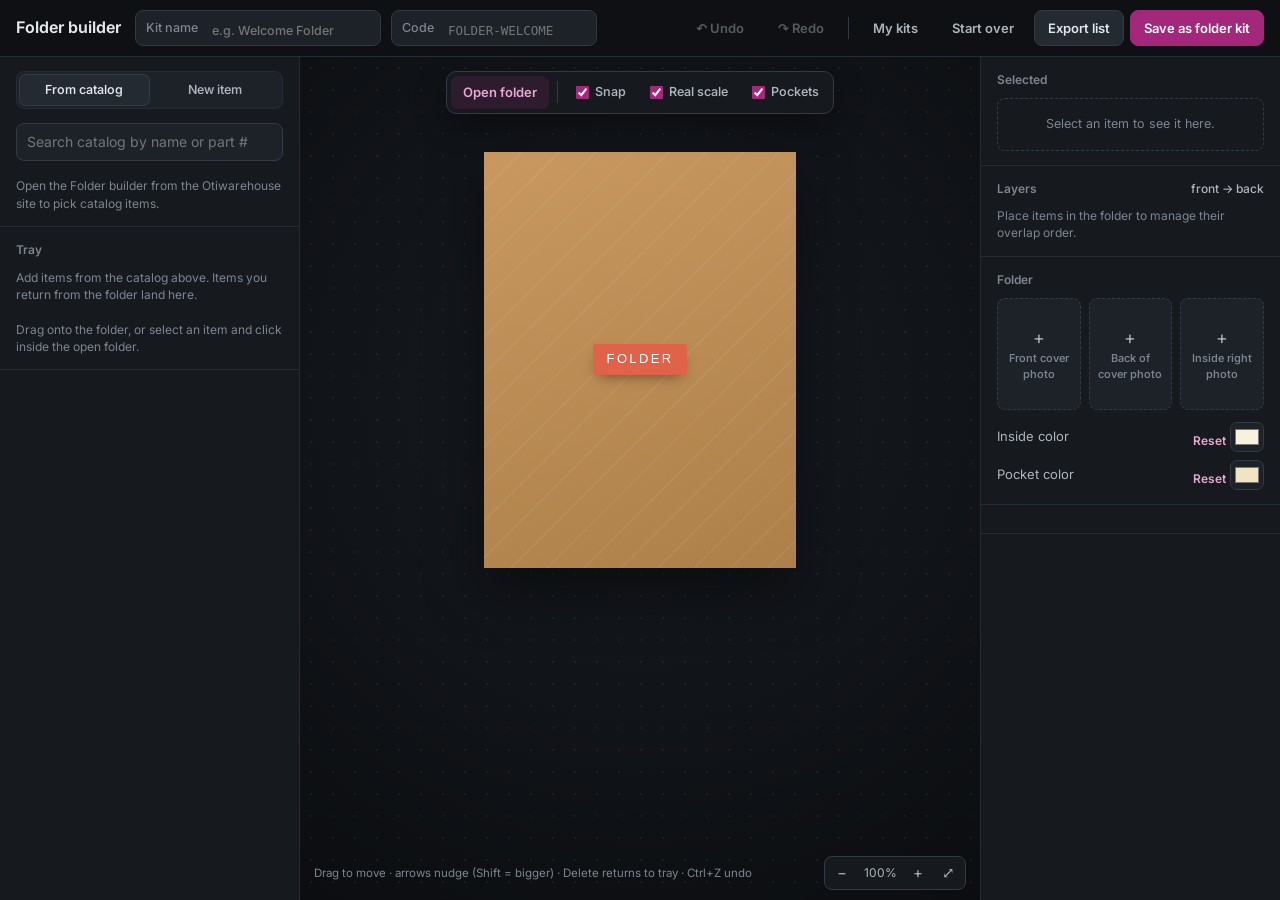
==== commit f0badc49: "Add files via upload" ====
--- a/frontend/folder-builder.html
+++ b/frontend/folder-builder.html
@@ -3,192 +3,203 @@
 <head>
 <meta charset="UTF-8">
 <meta name="viewport" content="width=device-width, initial-scale=1.0">
-<title>Pocket Folder Builder</title>
+<title>Folder builder · Otiwarehouse</title>
+<link rel="icon" type="image/png" href="/brand/logo-64.png">
+<link rel="preconnect" href="https://fonts.googleapis.com">
+<link href="https://fonts.googleapis.com/css2?family=Inter:wght@400;500;600;700&display=swap" rel="stylesheet">
 <style>
 :root{
-  --desk:#1E2124;
-  --kraft:#C89860;
-  --kraft-shade:#AD8049;
-  --kraft-line:#8B6234;
-  --kraft-light:#D9AE6F;
-  --paper:#F7F1DE;
-  --paper-shade:#EAE1C4;
-  --inside-base:#F7F1DE;
-  --inside-highlight:#FBF6E8;
-  --inside-shade:#E4D8B9;
-  --inside-line:#9B7950;
-  --pocket-base:#F1E4C2;
-  --pocket-highlight:#F8EED6;
-  --pocket-shade:#D9C79A;
-  --pocket-line:#927044;
-  --ink:#26241D;
-  --ink-soft:#5B5642;
-  --tab-left:#E06248;
-  --tab-right:#F2B705;
-  --radius:10px;
-  --shadow:0 18px 40px -20px rgba(0,0,0,.65);
-}
+  --c-bg:#0E1013;--c-surface:#161A1F;--c-surface-2:#1D2228;--c-surface-3:#242A31;--c-line:#262C33;--c-line-2:#323A43;
+  --c-ink:#E3E6EA;--c-ink-2:#AEB4BD;--c-muted:#7D8590;--c-accent:#A3277A;--c-accent-ink:#fff;--c-accent-soft:rgba(163,39,122,.16);
+  --c-accent-line:rgba(163,39,122,.45);--c-accent-text:#E7A8D2;--c-ok:#5FB98A;--c-warn:#D9A54A;--c-bad:#E07A6E;
+  /* folder drawing palette (unchanged from the original builder) */
+  --kraft:#C89860;--kraft-shade:#AD8049;--kraft-line:#8B6234;--kraft-light:#D9AE6F;--paper:#F7F1DE;--paper-shade:#EAE1C4;
+  --inside-base:#F7F1DE;--inside-highlight:#FBF6E8;--inside-shade:#E4D8B9;--inside-line:#9B7950;
+  --pocket-base:#F1E4C2;--pocket-highlight:#F8EED6;--pocket-shade:#D9C79A;--pocket-line:#927044;
+  --ink:#26241D;--ink-soft:#5B5642;--tab-left:#E06248;--tab-right:var(--c-accent);--radius:10px;--shadow:0 18px 40px -20px rgba(0,0,0,.65);
+}
+html[data-theme="light"]{--c-bg:#F4F5F7;--c-surface:#fff;--c-surface-2:#F1F3F6;--c-surface-3:#E8EBEF;--c-line:#E3E6EA;--c-line-2:#D3D8DE;--c-ink:#14171C;--c-ink-2:#434A54;--c-muted:#6B7280}
 *{box-sizing:border-box}
-html,body{margin:0;padding:0}
-body{
-  min-height:100vh;
-  padding:32px 20px 60px;
-  color:var(--paper);
-  font-family:Inter,Arial,sans-serif;
-  background:
-    radial-gradient(circle at 18% 12%,rgba(255,255,255,.05),transparent 45%),
-    var(--desk);
-}
-button,input{font:inherit}
-.app{max-width:1240px;margin:0 auto}
-header{margin-bottom:28px}
-.eyebrow{
-  margin:0 0 6px;
-  color:var(--kraft-light);
-  font-size:12px;
-  font-weight:600;
-  letter-spacing:.14em;
-  text-transform:uppercase;
-}
-h1{
-  margin:0 0 10px;
-  color:var(--paper);
-  font-family:'Arial Narrow',Arial,sans-serif;
-  font-size:clamp(28px,4vw,40px);
-  letter-spacing:.02em;
-}
-.instructions{
-  max-width:650px;
-  margin:0 0 16px;
-  color:rgba(247,241,222,.76);
-  font-size:14.5px;
-  line-height:1.5;
-}
-.kit-name-row{display:flex;align-items:center;gap:10px;flex-wrap:wrap}
-.kit-name-row label{font-size:13px;color:rgba(247,241,222,.72)}
-.kit-name-row input,
-#addForm input{
-  border:1px solid rgba(247,241,222,.25);
-  border-radius:6px;
-  background:rgba(0,0,0,.2);
-  color:var(--paper);
-  padding:9px 10px;
-}
-.kit-name-row input{
-  min-width:240px;
-  font-family:'IBM Plex Mono',monospace;
-  font-size:13.5px;
-}
-input::placeholder{color:rgba(247,241,222,.4)}
-input:focus-visible,button:focus-visible,.file-btn:focus-visible{
-  outline:2px solid var(--tab-right);
-  outline-offset:2px;
-}
-main{
-  display:grid;
-  grid-template-columns:minmax(0,1.45fr) minmax(270px,.8fr);
-  gap:32px;
-  align-items:start;
-}
-@media(max-width:820px){main{grid-template-columns:1fr}}
-.stage{display:flex;flex-direction:column;align-items:center;gap:18px;min-width:0}
-.stage-layout{
-  width:100%;
-  display:grid;
-  grid-template-columns:210px minmax(0,1fr);
-  gap:18px;
-  align-items:start;
-}
-.selection-preview{
-  position:sticky;
-  top:18px;
-  min-height:290px;
-  margin-left:-26px;
-  padding:14px;
-  border:1px solid rgba(247,241,222,.18);
-  border-radius:0;
-  background:rgba(0,0,0,.18);
-  color:var(--paper);
-}
-.selection-preview h2{
-  margin:0 0 10px;
-  color:rgba(247,241,222,.66);
-  font-size:11px;
-  letter-spacing:.1em;
-  text-transform:uppercase;
-}
-.preview-empty{
-  display:grid;
-  place-items:center;
-  min-height:160px;
-  border:1px dashed rgba(247,241,222,.18);
-  color:rgba(247,241,222,.46);
-  font-size:12px;
-  line-height:1.4;
-  text-align:center;
-}
-.preview-media{
-  position:relative;
-  display:flex;
-  align-items:center;
-  justify-content:center;
-  width:100%;
-  max-height:255px;
-  aspect-ratio:var(--preview-ratio,8.5 / 11);
-  overflow:hidden;
-  border:1px solid rgba(247,241,222,.18);
-  background:rgba(255,255,255,.08);
-}
-.preview-media img{
-  width:100%;
-  height:100%;
-  object-fit:contain;
-}
-.preview-placeholder{
-  display:grid;
-  place-items:center;
-  width:100%;
-  height:100%;
-  min-height:120px;
-  padding:10px;
-  background:#fff;
-  color:var(--ink);
-  font-size:11px;
-  font-weight:600;
-  text-align:center;
-}
-.preview-part{
-  position:absolute;
-  left:4px;
-  top:4px;
-  z-index:2;
-  max-width:calc(100% - 8px);
-  overflow:hidden;
-  padding:2px 5px;
-  background:rgba(255,255,255,.92);
-  color:var(--ink);
-  font-family:'IBM Plex Mono',monospace;
-  font-size:8px;
-  font-weight:600;
-  text-overflow:ellipsis;
-  white-space:nowrap;
-}
-.preview-name{
-  margin:10px 0 4px;
-  overflow:hidden;
-  color:var(--paper);
-  font-size:13px;
-  font-weight:600;
-  text-overflow:ellipsis;
-  white-space:nowrap;
-}
-.preview-meta{
-  margin:0;
-  color:rgba(247,241,222,.58);
-  font-family:'IBM Plex Mono',monospace;
-  font-size:10.5px;
-  line-height:1.5;
-}
+[hidden]{display:none!important}
+html,body{margin:0;padding:0;height:100%}
+body{background:var(--c-bg);color:var(--c-ink);font:14px/1.45 Inter,system-ui,-apple-system,"Segoe UI",sans-serif;-webkit-font-smoothing:antialiased;overflow:hidden}
+button,input,select,textarea{font:inherit;color:inherit}
+button{cursor:pointer}
+button:disabled{opacity:.45;cursor:not-allowed}
+.mono{font-family:ui-monospace,Consolas,monospace;font-size:11.5px;color:var(--c-muted)}
+.hint{color:var(--c-muted);font-size:12px;margin:6px 0 0}
+input,select,textarea{width:100%;background:var(--c-surface-2);border:1px solid var(--c-line-2);border-radius:8px;padding:8px 10px;min-height:36px}
+input:focus,select:focus,textarea:focus{outline:none;border-color:var(--c-accent-line);box-shadow:0 0 0 3px var(--c-accent-soft)}
+:focus-visible{outline:2px solid var(--c-accent);outline-offset:2px}
+textarea{min-height:64px;resize:vertical}
+input[type=checkbox]{width:auto;min-height:0;accent-color:var(--c-accent)}
+label{display:block;font-size:12px;font-weight:550;color:var(--c-ink-2)}
+label>input,label>select,label>textarea{margin-top:4px}
+.btn{display:inline-flex;align-items:center;justify-content:center;gap:6px;height:36px;padding:0 13px;border-radius:8px;border:1px solid var(--c-line-2);background:var(--c-surface-3);color:var(--c-ink);font-weight:600;font-size:13px;white-space:nowrap}
+.btn:not(:disabled):hover{background:var(--c-line-2)}
+.btn.primary,.btn.solid{background:var(--c-accent);border-color:var(--c-accent);color:var(--c-accent-ink)}
+.btn.primary:not(:disabled):hover{filter:brightness(1.1);background:var(--c-accent)}
+.btn.ghost{background:transparent;border-color:transparent;color:var(--c-ink-2)}
+.btn.ghost:hover{background:var(--c-surface-2)}
+.btn.sm{height:30px;padding:0 10px;font-size:12px}
+.btn.block{width:100%}
+.btn.danger{color:var(--c-bad)}
+.link{border:0;background:none;padding:0;color:var(--c-accent-text);font-weight:600;font-size:12px}
+.icon-btn{width:30px;height:30px;border-radius:8px;border:1px solid var(--c-line-2);background:var(--c-surface-3);color:var(--c-ink-2);font-size:16px;line-height:1}
+.st{display:inline-flex;align-items:center;gap:5px;border-radius:99px;padding:1px 8px;font-size:11px;font-weight:600;white-space:nowrap}
+.st::before{content:"";width:5px;height:5px;border-radius:50%;background:currentColor}
+.st.ok{background:rgba(95,185,138,.12);color:var(--c-ok)}.st.warn{background:rgba(217,165,74,.12);color:var(--c-warn)}.st.bad{background:rgba(224,122,110,.12);color:var(--c-bad)}
+.warn-box{margin-top:10px;font-size:12px;border:1px solid rgba(217,165,74,.4);background:rgba(217,165,74,.10);border-radius:8px;padding:8px 10px;color:var(--c-ink)}
+.sr-only{position:absolute;width:1px;height:1px;overflow:hidden;clip:rect(0 0 0 0)}
+
+/* top bar */
+.app{height:100vh;display:flex;flex-direction:column}
+.topbar{display:flex;align-items:center;gap:12px;padding:10px 16px;border-bottom:1px solid var(--c-line);background:var(--c-bg);flex-wrap:wrap}
+.kit-fields{display:flex;align-items:center;gap:10px;flex-wrap:wrap;flex:1;min-width:0}
+.kit-fields .title{font-weight:650;font-size:16px;margin-right:4px;white-space:nowrap}
+.field-inline{display:flex;align-items:center;gap:8px;background:var(--c-surface-2);border:1px solid var(--c-line-2);border-radius:8px;height:36px;padding:0 4px 0 10px;color:var(--c-muted);font-weight:500;font-size:12.5px}
+.field-inline input{border:0;background:transparent;min-height:0;height:32px;padding:0 6px;width:170px;color:var(--c-ink);box-shadow:none!important}
+.field-inline.code input{font-family:ui-monospace,Consolas,monospace;font-size:12.5px;width:150px}
+.edit-badge{font-size:11px;font-weight:650;color:var(--c-accent-text);background:var(--c-accent-soft);border:1px solid var(--c-accent-line);border-radius:99px;padding:2px 9px}
+.top-actions{display:flex;gap:6px;align-items:center}
+.top-actions .sep{width:1px;height:22px;background:var(--c-line-2);margin:0 4px}
+
+/* editor */
+.editor{flex:1;display:grid;grid-template-columns:300px minmax(0,1fr) 300px;min-height:0}
+.pane{background:var(--c-surface);overflow:auto;min-height:0}
+.pane.left{border-right:1px solid var(--c-line)}
+.pane.right{border-left:1px solid var(--c-line)}
+.sec{padding:14px 16px;border-bottom:1px solid var(--c-line)}
+.sec h3{margin:0 0 10px;font-size:12px;font-weight:600;color:var(--c-muted);display:flex;justify-content:space-between;align-items:center}
+.sec h3 span{color:var(--c-ink-2);font-weight:500}
+.pane-tabs{display:flex;gap:2px;background:var(--c-surface-2);border:1px solid var(--c-line);border-radius:8px;padding:3px;margin:14px 16px 0}
+.pane-tabs button,.seg button{flex:1;border:0;background:none;padding:6px 4px;border-radius:6px;font-size:12.5px;color:var(--c-ink-2);font-weight:550}
+.pane-tabs button.on,.seg button.on{background:var(--c-surface-3);color:var(--c-ink);box-shadow:0 0 0 1px var(--c-line-2)}
+.seg{display:flex;gap:2px;background:var(--c-surface-2);border:1px solid var(--c-line);border-radius:8px;padding:3px;margin-top:4px}
+.cat-list{margin-top:10px;display:grid;gap:6px;max-height:min(46vh,420px);overflow:auto;padding-right:2px}
+.cat-row{display:grid;grid-template-columns:40px minmax(0,1fr) auto;gap:9px;align-items:center;padding:7px;border:1px solid var(--c-line);border-radius:8px;background:var(--c-surface-2)}
+.cat-thumb{width:40px;height:40px;border-radius:6px;background:var(--c-surface-3);display:grid;place-items:center;overflow:hidden}
+.cat-thumb img{width:100%;height:100%;object-fit:contain;background:#fff}
+.cat-info{min-width:0;display:flex;flex-direction:column;gap:2px}
+.cat-info b{font-size:12.5px;font-weight:600;overflow:hidden;text-overflow:ellipsis;white-space:nowrap}
+.cat-info .st{align-self:flex-start}
+#addForm{display:grid;gap:10px;margin-top:12px}
+.row2{display:grid;grid-template-columns:1fr 1fr;gap:8px}
+.row-code{display:grid;grid-template-columns:1fr 64px;gap:8px;align-items:end}
+.code-wrap{position:relative}
+.code-wrap .link{position:absolute;right:8px;bottom:10px;font-size:11px}
+.custom-size-row{display:flex;gap:6px;align-items:center;font-size:12px;color:var(--c-muted)}
+.custom-size-row[hidden]{display:none}
+.custom-size-row input{width:70px}
+.drop{display:flex;align-items:center;justify-content:center;text-align:center;border:1px dashed var(--c-line-2);border-radius:8px;padding:12px;cursor:pointer;color:var(--c-muted);font-weight:500;background:var(--c-surface-2)}
+.drop.over,.drop:hover{border-color:var(--c-accent-line);background:var(--c-accent-soft);color:var(--c-ink)}
+.link-note{font-size:12px;color:var(--c-accent-text)}
+#tray{display:grid;gap:6px;min-height:46px;border-radius:8px}
+#tray.drag-over{outline:2px dashed var(--c-accent-line);outline-offset:4px}
+.tray-empty{color:var(--c-muted);font-size:12px;margin:0}
+.chip{display:grid;grid-template-columns:36px minmax(0,1fr) 24px;gap:9px;align-items:center;padding:7px;border:1px solid var(--c-line);border-radius:8px;background:var(--c-surface-2);cursor:grab}
+.chip.is-selected{border-color:var(--c-accent);background:var(--c-accent-soft)}
+.chip.dragging{opacity:.4}
+.chip-thumb{width:36px;height:44px;border-radius:4px;object-fit:contain;background:#fff}
+.chip-thumb.ph{display:grid;place-items:center;background:var(--c-surface-3)}
+.chip-text{min-width:0;display:flex;flex-direction:column;align-items:flex-start;gap:3px}
+.chip-name{font-weight:600;font-size:12.5px;max-width:100%;overflow:hidden;text-overflow:ellipsis;white-space:nowrap}
+.chip-sku{font-family:ui-monospace,Consolas,monospace;font-size:10.5px;color:var(--c-muted)}
+.chip-remove{width:24px;height:24px;border:0;border-radius:6px;background:none;color:var(--c-muted);font-size:15px}
+.chip-remove:hover{background:rgba(224,122,110,.15);color:var(--c-bad)}
+
+/* canvas */
+.canvas{position:relative;overflow:auto;display:flex;flex-direction:column;background:radial-gradient(circle at 50% 40%,#171B21,#0B0D10)}
+html[data-theme="light"] .canvas{background:radial-gradient(circle at 50% 40%,#FAFBFC,#E9ECF0)}
+.canvas::before{content:"";position:absolute;inset:0;background-image:radial-gradient(rgba(255,255,255,.05) 1px,transparent 1px);background-size:22px 22px;pointer-events:none}
+.ctool{position:sticky;top:14px;z-index:20;margin:14px auto 0;width:max-content;max-width:calc(100% - 20px);display:flex;flex-wrap:wrap;gap:4px;align-items:center;background:var(--c-surface);border:1px solid var(--c-line-2);border-radius:10px;padding:4px;box-shadow:0 10px 30px rgba(0,0,0,.35)}
+.ctool i{width:1px;height:22px;background:var(--c-line-2);margin:0 4px}
+.tbtn{border:0;background:var(--c-accent-soft);color:var(--c-accent-text);border-radius:7px;padding:7px 12px;font-weight:600;font-size:13px}
+.tgl{display:flex;align-items:center;gap:6px;padding:6px 10px;border-radius:7px;font-size:12.5px;color:var(--c-ink-2);font-weight:550;cursor:pointer;user-select:none}
+.tgl:hover{background:var(--c-surface-2)}
+.tgl input{margin:0}
+.stage{position:relative;padding:20px 28px 24px;min-width:min-content;flex:1}
+.canvas-foot{position:sticky;bottom:0;left:0;display:flex;justify-content:space-between;align-items:center;gap:10px;padding:10px 14px;z-index:20;pointer-events:none}
+.canvas-foot>*{pointer-events:auto}
+.folder-scene{padding-top:26px}
+.folder{--open-w:calc(min(860px,100%) * var(--zoom,1));min-width:calc(360px * var(--zoom,1))}
+.zoom{display:flex;align-items:center;gap:2px;background:var(--c-surface);border:1px solid var(--c-line-2);border-radius:8px;padding:3px;font-size:12px;color:var(--c-ink-2)}
+.zoom button{border:0;background:none;width:28px;height:26px;border-radius:6px;color:var(--c-ink-2);font-size:15px}
+.zoom button:hover{background:var(--c-surface-2)}
+.zoom span{min-width:44px;text-align:center}
+.canvas-hint{font-size:11.5px;color:var(--c-muted)}
+
+/* right pane */
+.selection-preview-content{display:grid;grid-template-columns:72px 1fr;gap:12px;align-items:center}
+.preview-media{position:relative;width:72px;aspect-ratio:var(--preview-ratio,8.5/11);background:#fff;border-radius:4px;overflow:hidden;display:grid;place-items:center;box-shadow:0 4px 12px rgba(0,0,0,.3)}
+.preview-media img{width:100%;height:100%;object-fit:contain}
+.preview-placeholder{font-size:10px;color:#555;padding:6px;text-align:center}
+.preview-part{display:none}
+.preview-name{margin:0;font-weight:600}
+.preview-meta{margin:2px 0 0;color:var(--c-muted);font-size:12px}
+.preview-empty{color:var(--c-muted);font-size:12.5px;border:1px dashed var(--c-line-2);border-radius:8px;padding:16px;text-align:center}
+.sel-grid{display:grid;grid-template-columns:1fr 1fr;gap:8px;margin-top:12px}
+.sel-actions{display:flex;flex-wrap:wrap;gap:6px;margin-top:10px}
+.stack-order{display:grid;gap:6px}
+.stack-order-empty{color:var(--c-muted);font-size:12px;margin:0}
+.stack-order-row{display:flex;align-items:center;justify-content:space-between;gap:8px;padding:7px 9px;border:1px solid var(--c-line);border-radius:8px}
+.stack-order-row.is-selected{border-color:var(--c-accent);background:var(--c-accent-soft)}
+.stack-order-info{min-width:0;cursor:pointer;display:flex;flex-direction:column}
+.stack-order-name{font-weight:600;font-size:12.5px;overflow:hidden;text-overflow:ellipsis;white-space:nowrap}
+.stack-order-meta{font-size:11px;color:var(--c-muted)}
+.stack-order-buttons{display:flex;gap:4px}
+.stack-step-btn{border:1px solid var(--c-line-2);background:var(--c-surface-3);border-radius:6px;font-size:11px;padding:3px 7px;color:var(--c-ink-2)}
+.slots{display:grid;grid-template-columns:repeat(3,1fr);gap:8px}
+.slot{position:relative}
+.slot .file-btn{aspect-ratio:3/4;border:1px dashed var(--c-line-2);border-radius:8px;display:flex;flex-direction:column;align-items:center;justify-content:center;text-align:center;font-size:11px;color:var(--c-muted);cursor:pointer;padding:6px;background:var(--c-surface-2)}
+.slot .file-btn:hover{border-color:var(--c-accent-line);color:var(--c-ink)}
+.slot .file-btn b{font-size:18px;font-weight:400;color:var(--c-ink-2)}
+.slot .icon-btn{position:absolute;top:-6px;right:-6px;width:22px;height:22px;border-radius:50%;font-size:13px;padding:0}
+.cover-fit-controls{display:grid;gap:8px;margin-top:12px}
+.cover-fit-controls[hidden]{display:none}
+.cover-fit-field{display:grid;grid-template-columns:90px 1fr 38px;gap:8px;align-items:center;font-size:12px}
+.cover-fit-field select{grid-column:2/4}
+.cover-fit-field input[type=range]{min-height:0;padding:0;accent-color:var(--c-accent);background:none;border:0}
+.cover-fit-value{font-size:11px;color:var(--c-muted);text-align:right}
+.color-rows{display:grid;gap:8px;margin-top:12px}
+.color-row{display:flex;align-items:center;justify-content:space-between;gap:8px;font-size:13px;color:var(--c-ink-2)}
+.color-row input[type=color]{width:34px;height:30px;min-height:0;padding:2px;border-radius:7px;cursor:pointer}
+
+/* modals + toast */
+.modal{position:fixed;inset:0;background:rgba(5,6,8,.7);display:flex;align-items:center;justify-content:center;padding:20px;z-index:100}
+.modal.hidden{display:none}
+.modal-card{width:min(640px,100%);max-height:calc(100vh - 40px);overflow:auto;background:var(--c-surface);border:1px solid var(--c-line-2);border-radius:14px;padding:20px;box-shadow:0 20px 60px rgba(0,0,0,.5)}
+.modal-card h3{margin:0 0 12px;font-size:17px}
+#exportText{width:100%;min-height:260px;font-family:ui-monospace,Consolas,monospace;font-size:12.5px}
+.modal-actions{display:flex;justify-content:flex-end;gap:8px;margin-top:14px}
+.kit-row{display:flex;gap:12px;justify-content:space-between;align-items:flex-start;padding:12px;border:1px solid var(--c-line);border-radius:10px;margin-bottom:8px}
+.kit-main{min-width:0}
+.kit-actions{display:flex;flex-wrap:wrap;gap:6px;justify-content:flex-end}
+.rename{display:inline-flex;gap:6px;align-items:center}
+.rename input{width:220px}
+.fb-toast{position:fixed;left:50%;bottom:22px;transform:translate(-50%,14px);background:var(--c-surface-3);border:1px solid var(--c-line-2);border-left:4px solid var(--c-accent);padding:10px 15px;border-radius:8px;font-size:13px;opacity:0;visibility:hidden;transition:.2s;z-index:200;max-width:min(560px,92vw);box-shadow:0 12px 30px rgba(0,0,0,.4)}
+.fb-toast.show{opacity:1;visibility:visible;transform:translate(-50%,0)}
+.fb-toast.err{border-left-color:var(--c-bad)}
+
+/* responsive: panels stack under the canvas */
+@media (max-width:1100px){.editor{grid-template-columns:260px minmax(0,1fr) 260px}.field-inline input{width:130px}}
+@media (max-width:900px){
+  body{overflow:auto}
+  .app{height:auto;min-height:100vh}
+  .editor{display:flex;flex-direction:column}
+  .canvas{order:-1;min-height:60vh}
+  .pane.left,.pane.right{border:0;border-top:1px solid var(--c-line)}
+  .canvas-hint{display:none}
+  .kit-fields .title{display:none}
+  .field-inline{flex:1 1 100%;white-space:nowrap}
+  .field-inline input{width:100%}
+  .top-actions{width:100%;flex-wrap:wrap}
+  .top-actions .btn.primary{flex:1}
+  .cat-list{max-height:none}
+}
+@media (prefers-reduced-motion:reduce){*,*::before,*::after{transition-duration:.01ms!important;animation-duration:.01ms!important}}
+
+/* ---- folder drawing (from the original builder) ---- */
 .folder-scene{
   width:100%;
   display:flex;
@@ -414,7 +425,7 @@
   border-radius:0;
 }
 
-.workspace-controls{
+.workspace-controls-legacy{
   display:flex;
   flex-wrap:wrap;
   justify-content:center;
@@ -645,377 +656,67 @@
 .floating-item.is-selected .floating-body{
   filter:drop-shadow(0 0 3px var(--tab-right));
 }
-.photo-controls{
-  display:flex;
-  justify-content:center;
-  align-items:center;
-  gap:8px;
-  flex-wrap:wrap;
-}
-.cover-fit-controls{
-  display:grid;
-  grid-template-columns:repeat(2,minmax(150px,1fr));
-  gap:10px;
-  width:min(700px,100%);
-  padding:12px;
-  border:1px solid rgba(247,241,222,.18);
-  border-radius:0;
-  background:rgba(0,0,0,.16);
-}
-.cover-fit-controls[hidden]{display:none}
-.cover-fit-field{
-  display:flex;
-  flex-direction:column;
-  gap:5px;
-  min-width:0;
-  color:rgba(247,241,222,.72);
-  font-size:11px;
-}
-.cover-fit-field select,
-.cover-fit-field input[type="range"]{
-  width:100%;
-}
-.cover-fit-field select{
-  min-height:34px;
-  border:1px solid rgba(247,241,222,.25);
-  border-radius:0;
-  background:#263f39;
-  color:var(--paper);
-  padding:6px 8px;
-}
-.cover-fit-value{
-  color:rgba(247,241,222,.52);
-  font-family:'IBM Plex Mono',monospace;
-  font-size:9px;
-}
-.cover-fit-actions{
-  display:flex;
-  align-items:end;
-}
-.cover-fit-actions .btn{
-  width:100%;
-  border-radius:0;
-}
-.surface-controls{
-  display:flex;
-  justify-content:center;
-  align-items:center;
-  gap:10px;
-  flex-wrap:wrap;
-  width:100%;
-}
-.color-control{
-  display:inline-flex;
-  align-items:center;
-  gap:10px;
-  padding:8px 12px;
-  border:1px solid rgba(247,241,222,.18);
-  border-radius:999px;
-  background:rgba(0,0,0,.16);
-  color:rgba(247,241,222,.84);
-  font-size:12.5px;
-}
-.color-control input[type="color"]{
-  width:34px;
-  height:34px;
-  padding:0;
-  border:1px solid rgba(247,241,222,.25);
-  border-radius:50%;
-  background:transparent;
-  cursor:pointer;
-}
-.color-control input[type="color"]::-webkit-color-swatch-wrapper{padding:2px}
-.color-control input[type="color"]::-webkit-color-swatch{
-  border:none;
-  border-radius:50%;
-}
-.color-control input[type="color"]::-moz-color-swatch{
-  border:none;
-  border-radius:50%;
-}
-.btn{
-  border:1px solid transparent;
-  border-radius:7px;
-  padding:10px 18px;
-  font-family:Inter,Arial,sans-serif;
-  font-size:14px;
-  font-weight:600;
-  cursor:pointer;
-  transition:transform .15s ease,filter .15s ease,background .15s ease;
-}
-.btn:active{transform:translateY(1px)}
-.btn.primary{background:var(--tab-left);color:#fff}
-.btn.solid{background:var(--tab-right);color:#fff}
-.btn.ghost{
-  border-color:rgba(247,241,222,.35);
-  background:transparent;
-  color:var(--paper);
-}
-.btn:hover{filter:brightness(1.08)}
-.btn.ghost:hover{background:rgba(247,241,222,.08)}
-.file-btn{display:inline-flex;align-items:center;gap:6px}
-.icon-btn{
-  width:26px;
-  height:26px;
-  padding:0;
-  border:0;
-  border-radius:50%;
-  background:rgba(247,241,222,.15);
-  color:var(--paper);
-  cursor:pointer;
-  font-size:15px;
-}
-.icon-btn:hover{background:rgba(247,241,222,.28)}
-.tray-panel{
-  padding:20px;
-  border:1px solid rgba(247,241,222,.12);
-  border-radius:var(--radius);
-  background:rgba(0,0,0,.18);
-}
-aside h2{
-  margin:0 0 12px;
-  color:rgba(247,241,222,.66);
-  font-size:13px;
-  letter-spacing:.1em;
-  text-transform:uppercase;
-}
-#addForm{display:flex;gap:8px;margin-bottom:20px;flex-wrap:wrap}
-#addForm input,#addForm select{font-size:13.5px}
-#addForm select{
-  border:1px solid rgba(247,241,222,.25);
-  border-radius:6px;
-  background:#263f39;
-  color:var(--paper);
-  padding:9px 10px;
-}
-#itemName{flex:1 1 145px}
-#itemSku{flex:0 1 110px;font-family:'IBM Plex Mono',monospace}
-#itemSizePreset{flex:1 1 190px}
-.custom-size-row{
-  flex:1 0 100%;
-  display:flex;
-  align-items:center;
-  gap:7px;
-  padding:9px 10px;
-  border:1px solid rgba(247,241,222,.16);
-  border-radius:7px;
-  background:rgba(0,0,0,.12);
-}
-.custom-size-row[hidden]{display:none}
-.custom-size-row label{
-  color:rgba(247,241,222,.72);
-  font-size:12px;
-}
-.custom-size-row input{
-  width:78px;
-  padding:7px 8px;
-  font-family:'IBM Plex Mono',monospace;
-}
-.size-separator,.size-unit{
-  color:rgba(247,241,222,.65);
-  font-size:12px;
-}
-#tray{
-  min-height:74px;
-  padding:8px;
-  border-radius:8px;
-  display:flex;
-  flex-direction:column;
-  gap:8px;
-  transition:background .2s;
-}
-#tray.drag-over{background:rgba(247,241,222,.08)}
-.tray-empty{margin:0;color:rgba(247,241,222,.5);font-size:13px;line-height:1.5}
-.chip{
-  display:flex;
-  align-items:center;
-  gap:8px;
-  padding:7px 8px 7px 10px;
-  border:1px solid var(--paper-shade);
-  border-left:4px solid var(--kraft-line);
-  border-radius:6px;
-  background:var(--paper);
-  color:var(--ink);
-  box-shadow:0 2px 6px -3px rgba(0,0,0,.3);
-  cursor:grab;
-  font-size:13px;
-  user-select:none;
-}
-.chip.is-selected{border-left-color:var(--tab-right);box-shadow:0 0 0 2px var(--tab-right)}
-.chip.dragging{opacity:.42}
-.chip-thumb{width:28px;height:28px;border-radius:4px;object-fit:contain;flex:0 0 auto;background:#fff}
-.chip-grip{color:var(--ink-soft);font-size:10px}
-.chip-name{flex:1;min-width:0;overflow:hidden;text-overflow:ellipsis;white-space:nowrap;font-weight:500}
-.chip-sku{font-family:'IBM Plex Mono',monospace;font-size:10px;color:var(--ink-soft);white-space:nowrap}
-.chip-remove{border:0;background:transparent;color:var(--ink-soft);font-size:15px;cursor:pointer}
-.stack-order{
-  display:flex;
-  flex-direction:column;
-  gap:6px;
-  min-height:52px;
-  margin-top:6px;
-}
-.stack-order-empty{
-  margin:0;
-  padding:10px 8px;
-  border:1px dashed rgba(247,241,222,.2);
-  color:rgba(247,241,222,.5);
-  font-size:12px;
-  line-height:1.4;
-}
-.stack-order-row{
-  display:grid;
-  grid-template-columns:minmax(0,1fr) auto;
-  gap:8px;
-  align-items:center;
-  padding:7px 8px;
-  border:1px solid rgba(247,241,222,.18);
-  border-radius:0;
-  background:rgba(0,0,0,.14);
-}
-.stack-order-row.is-selected{
-  border-color:var(--tab-right);
-  box-shadow:inset 3px 0 0 var(--tab-right);
-}
-.stack-order-info{
-  min-width:0;
-  cursor:pointer;
-}
-.stack-order-name{
-  display:block;
-  overflow:hidden;
-  color:var(--paper);
-  font-size:12px;
-  font-weight:600;
-  text-overflow:ellipsis;
-  white-space:nowrap;
-}
-.stack-order-meta{
-  display:block;
-  margin-top:2px;
-  color:rgba(247,241,222,.55);
-  font-family:'IBM Plex Mono',monospace;
-  font-size:9.5px;
-}
-.stack-order-buttons{
-  display:flex;
-  gap:4px;
-}
-.stack-step-btn{
-  min-width:55px;
-  height:28px;
-  padding:0 7px;
-  border:1px solid rgba(247,241,222,.28);
-  border-radius:0;
-  background:rgba(247,241,222,.08);
-  color:var(--paper);
-  cursor:pointer;
-  font-size:10px;
-  font-weight:600;
-}
-.stack-step-btn:hover{background:rgba(247,241,222,.16)}
-.stack-step-btn:disabled{
-  cursor:not-allowed;
-  opacity:.32;
-}
-.stack-order-key{
-  display:flex;
-  justify-content:space-between;
-  margin:4px 0 7px;
-  color:rgba(247,241,222,.52);
-  font-size:10px;
-  text-transform:uppercase;
-  letter-spacing:.08em;
-}
-.actions{display:flex;gap:10px;margin-top:18px;flex-wrap:wrap}
-.modal{
-  position:fixed;
-  inset:0;
-  z-index:30;
-  display:flex;
-  align-items:center;
-  justify-content:center;
-  padding:20px;
-  background:rgba(0,0,0,.58);
-}
-.modal.hidden{display:none}
-.modal-card{
-  width:100%;
-  max-width:460px;
-  padding:22px;
-  border-radius:var(--radius);
-  background:var(--paper);
-  color:var(--ink);
-  box-shadow:var(--shadow);
-}
-.modal-card h3{margin:0 0 12px;font-family:'Arial Narrow',Arial,sans-serif;font-size:18px}
-#exportText{
-  width:100%;
-  min-height:230px;
-  resize:vertical;
-  padding:10px;
-  border:1px solid var(--paper-shade);
-  border-radius:6px;
-  background:#fff;
-  color:var(--ink);
-  font-family:'IBM Plex Mono',monospace;
-  font-size:12.5px;
-}
-.modal-actions{display:flex;justify-content:flex-end;gap:10px;margin-top:14px}
-.sr-only{position:absolute;width:1px;height:1px;overflow:hidden;clip:rect(0,0,0,0);white-space:nowrap}
-@media(max-width:820px){
-  .stage-layout{grid-template-columns:1fr}
-  .selection-preview{
-    position:static;
-    width:100%;
-    min-height:0;
-    margin-left:0;
-  }
-  .selection-preview-content{
-    display:grid;
-    grid-template-columns:105px minmax(0,1fr);
-    gap:10px;
-    align-items:center;
-  }
-  .preview-media{max-height:135px}
-}
-@media(max-width:620px){
-  body{padding-left:12px;padding-right:12px}
-  .cover-fit-controls{grid-template-columns:1fr}
-  .folder{--open-w:min(100%,760px)}
-  .floating-item{max-width:44%}
-  .photo-controls .btn{padding:8px 10px;font-size:12px}
-}
-@media(prefers-reduced-motion:reduce){*{transition:none!important}}
-
-body{padding:18px 18px 44px;background:#1E2124;color:#E8E5DC}.app{max-width:1320px}.tray-panel,.selection-preview,.cover-fit-controls{border-color:#3D4349;background:#282C30}.btn.solid{background:#F2B705;color:#302500}.btn.primary{background:#E06248}.kit-name-row{padding:12px;border:1px solid #3D4349;background:#282C30}.kit-name-row input{background:#31363B;border-color:#3D4349}.folder-scene{filter:drop-shadow(0 22px 30px rgba(0,0,0,.32))}#itemQty{width:72px}@media(max-width:700px){body{padding:12px}.kit-name-row{align-items:stretch}.kit-name-row input,.kit-name-row button{width:100%}}
+/* 1.11 overrides that must win over the folder drawing rules */
+.folder{--open-w:calc(min(860px,100%) * var(--zoom,1))}
+.folder-scene{filter:drop-shadow(0 22px 30px rgba(0,0,0,.45))}
+.floating-item.is-selected .floating-body{filter:drop-shadow(0 0 3px var(--c-accent)) drop-shadow(0 0 1px var(--c-accent))}
+.drop-hint{color:rgba(91,86,66,.62)}
 </style>
 </head>
 <body>
 <div class="app">
-<header>
-  <p class="eyebrow">Literature · Kit Planning</p>
-  <h1>Pocket Folder Builder</h1>
-  <p class="instructions">Add literature with a photo, then drag it into the folder. Items default to standard 8.5 × 11 inch letter paper, or choose a custom width and height for boxes, cards, signs, and other shapes.</p>
-  <div class="kit-name-row">
-    <label for="kitName">Folder Kit name</label>
-    <input id="kitName" type="text" placeholder="e.g. Welcome Folder" autocomplete="off">
-    <label for="kitCode">Item / kit code</label>
-    <input id="kitCode" type="text" placeholder="e.g. FOLDER-WELCOME" autocomplete="off">
-    <button class="btn solid" id="saveKitBtn" type="button">Save as Folder Kit</button>
+<div class="topbar">
+  <div class="kit-fields">
+    <span class="title">Folder builder</span>
+    <label class="field-inline" for="kitName"><span>Kit name</span><input id="kitName" type="text" placeholder="e.g. Welcome Folder" autocomplete="off"></label>
+    <label class="field-inline code" for="kitCode"><span>Code</span><input id="kitCode" type="text" placeholder="FOLDER-WELCOME" autocomplete="off"></label>
+    <span class="edit-badge" id="editBadge" hidden></span>
   </div>
-</header>
-
-<main>
-<section class="stage">
-  <div class="stage-layout">
-    <aside class="selection-preview" aria-live="polite">
-      <h2>Selected item</h2>
-      <div id="selectedPreview">
-        <div class="preview-empty">Select an item to see a mini preview.</div>
+  <div class="top-actions">
+    <button class="btn ghost" id="undoBtn" type="button" title="Undo (Ctrl+Z)" disabled>↶ Undo</button>
+    <button class="btn ghost" id="redoBtn" type="button" title="Redo (Ctrl+Y)" disabled>↷ Redo</button>
+    <span class="sep"></span>
+    <button class="btn ghost" id="myKitsBtn" type="button">My kits</button>
+    <button class="btn ghost" id="resetBtn" type="button">Start over</button>
+    <button class="btn" id="exportBtn" type="button">Export list</button>
+    <button class="btn primary" id="saveKitBtn" type="button">Save as folder kit</button>
+  </div>
+</div>
+<main class="editor">
+  <aside class="pane left">
+    <div class="pane-tabs" role="tablist"><button class="on" data-pane="catalog" type="button">From catalog</button><button data-pane="new" type="button">New item</button></div>
+    <section class="sec" id="paneCatalog">
+      <input id="catalogSearch" type="search" placeholder="Search catalog by name or part #" autocomplete="off">
+      <div id="catalogList" class="cat-list"></div>
+    </section>
+    <section class="sec" id="paneNew" hidden>
+      <div id="linkNote" class="link-note" hidden></div>
+      <div id="addForm">
+        <label for="itemName">Name *<input id="itemName" placeholder="e.g. Product brochure" autocomplete="off" list="catalogItems"></label>
+        <datalist id="catalogItems"></datalist><datalist id="brandList"></datalist><datalist id="categoryList"></datalist>
+        <div class="row-code"><label for="itemSku" class="code-wrap">Part #<input id="itemSku" placeholder="LIT-001" autocomplete="off"><button class="link" type="button" id="suggestCodeBtn">Suggest</button></label>
+          <label for="itemQty">Qty<input id="itemQty" type="number" min="1" step="1" value="1"></label></div>
+        <div class="row2"><label for="newBrand">Brand<input id="newBrand" list="brandList" autocomplete="off"></label><label for="newCategory">Category<input id="newCategory" list="categoryList" autocomplete="off"></label></div>
+        <div><label>Size</label><div class="seg" id="sizeSeg"><button type="button" data-size="letter" class="on">Letter</button><button type="button" data-size="half-letter">Half</button><button type="button" data-size="business-card">Card</button><button type="button" data-size="custom">Custom</button></div>
+          <select id="itemSizePreset" hidden aria-hidden="true"><option value="letter" selected>Letter paper · 8.5 × 11 in</option><option value="half-letter">Half letter · 5.5 × 8.5 in</option><option value="business-card">Business card · 3.5 × 2 in</option><option value="custom">Custom size</option></select>
+          <div class="custom-size-row" id="customSizeRow" hidden style="margin-top:8px"><input id="itemWidth" type="number" min="0.25" max="40" step="0.25" value="8.5" aria-label="Width"><span>×</span><input id="itemHeight" type="number" min="0.25" max="40" step="0.25" value="11" aria-label="Height"><span>in</span></div></div>
+        <label for="newDesc">Description<textarea id="newDesc" placeholder="Optional"></textarea></label>
+        <label class="drop file-btn" id="photoDrop" tabindex="0"><span id="itemPhotoText">Drop a photo here or browse</span><input type="file" id="itemPhotoInput" accept="image/*" hidden></label>
+        <button type="button" class="btn primary block" id="submitNewBtn">Add to catalog & tray</button>
+        <p class="hint" style="margin:0">New items are hidden from ordering until an admin reviews them. You can still use them in this folder and save the kit.</p>
+        <button type="button" class="link" id="addBtn">Add to tray only (sketch — not saved to the catalog)</button>
       </div>
-    </aside>
-
+    </section>
+    <section class="sec"><h3>Tray <span id="trayCount"></span></h3><div id="tray" aria-label="Literature tray"></div><p class="hint">Drag onto the folder, or select an item and click inside the open folder.</p></section>
+  </aside>
+  <section class="canvas" id="canvas">
+    <div class="ctool">
+      <button class="tbtn" id="toggleBtn" type="button" aria-pressed="false">Open folder</button><i></i>
+      <label class="tgl"><input id="snapToggle" type="checkbox" checked> Snap</label>
+      <label class="tgl"><input id="realScaleToggle" type="checkbox" checked> Real scale</label>
+      <label class="tgl"><input id="pocketToggle" type="checkbox" checked> Pockets</label>
+    </div>
+    <div class="stage">
     <div class="folder-scene">
     <div class="folder" id="folder">
       <div class="spread" id="spread" aria-label="Open folder workspace">
@@ -1049,127 +750,34 @@
       </div>
     </div>
     </div>
-  </div>
-
-  <button class="btn primary" id="toggleBtn" type="button" aria-pressed="false">Open folder</button>
-
-  <div class="photo-controls">
-    <label class="btn ghost file-btn" tabindex="0">
-      <span id="frontPhotoText">Front cover photo</span>
-      <input type="file" id="frontPhotoInput" accept="image/*" hidden>
-    </label>
-    <button class="icon-btn" id="clearFrontBtn" type="button" hidden aria-label="Remove front cover photo">×</button>
-
-    <label class="btn ghost file-btn" tabindex="0">
-      <span id="backPhotoText">Back of cover photo</span>
-      <input type="file" id="backPhotoInput" accept="image/*" hidden>
-    </label>
-    <button class="icon-btn" id="clearBackBtn" type="button" hidden aria-label="Remove back of cover photo">×</button>
-
-    <label class="btn ghost file-btn" tabindex="0">
-      <span id="rightPhotoText">Inside right photo</span>
-      <input type="file" id="rightPhotoInput" accept="image/*" hidden>
-    </label>
-    <button class="icon-btn" id="clearRightBtn" type="button" hidden aria-label="Remove inside right photo">×</button>
-  </div>
-
-  <div class="cover-fit-controls" id="coverFitControls" hidden>
-    <label class="cover-fit-field" for="frontFitSelect">
-      <span>Front cover fit</span>
-      <select id="frontFitSelect">
-        <option value="cover">Fill and crop</option>
-        <option value="contain">Show full image</option>
-        <option value="fill">Stretch to cover</option>
-      </select>
-    </label>
-
-    <label class="cover-fit-field" for="frontZoomInput">
-      <span>Zoom</span>
-      <input id="frontZoomInput" type="range" min="50" max="200" step="1" value="100">
-      <span class="cover-fit-value" id="frontZoomValue">100%</span>
-    </label>
-
-    <label class="cover-fit-field" for="frontPosXInput">
-      <span>Move left / right</span>
-      <input id="frontPosXInput" type="range" min="0" max="100" step="1" value="50">
-      <span class="cover-fit-value" id="frontPosXValue">50%</span>
-    </label>
-
-    <label class="cover-fit-field" for="frontPosYInput">
-      <span>Move up / down</span>
-      <input id="frontPosYInput" type="range" min="0" max="100" step="1" value="50">
-      <span class="cover-fit-value" id="frontPosYValue">50%</span>
-    </label>
-
-    <div class="cover-fit-actions">
-      <button class="btn ghost" id="resetFrontFitBtn" type="button">Reset cover fit</button>
     </div>
-  </div>
-
-  <div class="surface-controls">
-    <label class="color-control" for="insideColorInput">
-      <span>Inside folder color</span>
-      <input type="color" id="insideColorInput" value="#f7f1de" aria-label="Inside folder color">
-    </label>
-    <button class="btn ghost" id="resetInsideColorBtn" type="button">Reset inside color</button>
-
-    <label class="color-control" for="pocketColorInput">
-      <span>Pocket color</span>
-      <input type="color" id="pocketColorInput" value="#f1e4c2" aria-label="Pocket color">
-    </label>
-    <button class="btn ghost" id="resetPocketColorBtn" type="button">Reset pocket color</button>
-  </div>
-
-  <div class="workspace-controls">
-    <label class="check-toggle"><input id="snapToggle" type="checkbox" checked> Snap standard sizes to guides</label>
-    <label class="check-toggle"><input id="realScaleToggle" type="checkbox" checked> Realistic size preview</label>
-    <label class="check-toggle"><input id="pocketToggle" type="checkbox" checked> Show pocket overlay</label>
-    <span class="realism-note">Custom-size items stay free-move.</span>
-  </div>
-</section>
-
-<aside class="tray-panel">
-  <h2>Add literature</h2>
-  <div id="addForm">
-    <input id="itemName" placeholder="Search catalog item" autocomplete="off" list="catalogItems">
-    <datalist id="catalogItems"></datalist>
-    <input id="itemSku" placeholder="Part #" autocomplete="off">
-    <input id="itemQty" type="number" min="1" step="1" value="1" placeholder="Qty">
-    <select id="itemSizePreset" aria-label="Item size">
-      <option value="letter" selected>Letter paper · 8.5 × 11 in</option>
-      <option value="half-letter">Half letter · 5.5 × 8.5 in</option>
-      <option value="business-card">Business card · 3.5 × 2 in</option>
-      <option value="custom">Custom size</option>
-    </select>
-    <div class="custom-size-row" id="customSizeRow" hidden>
-      <label for="itemWidth">Width</label>
-      <input id="itemWidth" type="number" min="0.25" max="40" step="0.25" value="8.5">
-      <span class="size-separator">×</span>
-      <label for="itemHeight">Height</label>
-      <input id="itemHeight" type="number" min="0.25" max="40" step="0.25" value="11">
-      <span class="size-unit">in</span>
-    </div>
-    <label class="btn ghost file-btn" tabindex="0">
-      <span id="itemPhotoText">+ Photo</span>
-      <input type="file" id="itemPhotoInput" accept="image/*" hidden>
-    </label>
-    <button type="button" class="btn solid" id="addBtn">Add</button>
-  </div>
-
-  <h2>Tray</h2>
-  <div id="tray" aria-label="Literature tray"></div>
-
-  <h2 style="margin-top:20px">Stack order</h2>
-  <div class="stack-order-key"><span>Front</span><span>Back</span></div>
-  <div id="stackOrder" class="stack-order" aria-label="Folder item stack order"></div>
-
-  <div class="actions">
-    <button class="btn ghost" id="resetBtn" type="button">Reset</button>
-    <button class="btn solid" id="exportBtn" type="button">Export list</button>
-  </div>
-</aside>
+    <div class="canvas-foot"><div class="canvas-hint">Drag to move · arrows nudge (Shift = bigger) · Delete returns to tray · Ctrl+Z undo</div>
+    <div class="zoom"><button type="button" id="zoomOut" aria-label="Zoom out">−</button><span id="zoomVal">100%</span><button type="button" id="zoomIn" aria-label="Zoom in">+</button><button type="button" id="zoomFit" aria-label="Reset zoom" title="Reset zoom">⤢</button></div></div>
+  </section>
+  <aside class="pane right">
+    <section class="sec"><h3>Selected</h3><div id="selectedPreview"><div class="preview-empty">Select an item to see it here.</div></div><div id="selectedTools"></div></section>
+    <section class="sec"><h3>Layers <span>front → back</span></h3><div id="stackOrder" class="stack-order" aria-label="Folder item stack order"></div></section>
+    <section class="sec"><h3>Folder</h3>
+      <div class="slots">
+        <div class="slot"><label class="file-btn" tabindex="0"><b>+</b><span id="frontPhotoText">Front cover photo</span><input type="file" id="frontPhotoInput" accept="image/*" hidden></label><button class="icon-btn" id="clearFrontBtn" type="button" hidden aria-label="Remove front cover photo">×</button></div>
+        <div class="slot"><label class="file-btn" tabindex="0"><b>+</b><span id="backPhotoText">Back of cover photo</span><input type="file" id="backPhotoInput" accept="image/*" hidden></label><button class="icon-btn" id="clearBackBtn" type="button" hidden aria-label="Remove back of cover photo">×</button></div>
+        <div class="slot"><label class="file-btn" tabindex="0"><b>+</b><span id="rightPhotoText">Inside right photo</span><input type="file" id="rightPhotoInput" accept="image/*" hidden></label><button class="icon-btn" id="clearRightBtn" type="button" hidden aria-label="Remove inside right photo">×</button></div>
+      </div>
+      <div class="cover-fit-controls" id="coverFitControls" hidden>
+        <label class="cover-fit-field" for="frontFitSelect"><span>Cover fit</span><select id="frontFitSelect"><option value="cover">Fill and crop</option><option value="contain">Show full image</option><option value="fill">Stretch</option></select></label>
+        <label class="cover-fit-field" for="frontZoomInput"><span>Zoom</span><input id="frontZoomInput" type="range" min="50" max="200" step="1" value="100"><span class="cover-fit-value" id="frontZoomValue">100%</span></label>
+        <label class="cover-fit-field" for="frontPosXInput"><span>Left / right</span><input id="frontPosXInput" type="range" min="0" max="100" step="1" value="50"><span class="cover-fit-value" id="frontPosXValue">50%</span></label>
+        <label class="cover-fit-field" for="frontPosYInput"><span>Up / down</span><input id="frontPosYInput" type="range" min="0" max="100" step="1" value="50"><span class="cover-fit-value" id="frontPosYValue">50%</span></label>
+        <button class="btn sm ghost" id="resetFrontFitBtn" type="button">Reset cover fit</button>
+      </div>
+      <div class="color-rows">
+        <div class="color-row"><span>Inside color</span><span><button class="link" id="resetInsideColorBtn" type="button">Reset</button> <input type="color" id="insideColorInput" value="#f7f1de" aria-label="Inside folder color"></span></div>
+        <div class="color-row"><span>Pocket color</span><span><button class="link" id="resetPocketColorBtn" type="button">Reset</button> <input type="color" id="pocketColorInput" value="#f1e4c2" aria-label="Pocket color"></span></div>
+      </div>
+    </section>
+    <section class="sec"><button class="btn block" id="addKitToOrderBtn" type="button" hidden>Add this kit to my order</button></section>
+  </aside>
 </main>
-
 <span id="liveRegion" class="sr-only" role="status" aria-live="polite"></span>
 </div>
 
@@ -1177,14 +785,19 @@
   <div class="modal-card">
     <h3>Kit contents</h3>
     <textarea id="exportText" readonly></textarea>
-    <div class="modal-actions">
-      <button class="btn ghost" id="closeModalBtn" type="button">Close</button>
-      <button class="btn primary" id="copyBtn" type="button">Copy</button>
-    </div>
+    <div class="modal-actions"><button class="btn ghost" id="closeModalBtn" type="button">Close</button><button class="btn primary" id="copyBtn" type="button">Copy</button></div>
   </div>
 </div>
-
+<div class="modal hidden" id="kitsModal">
+  <div class="modal-card" style="width:min(760px,100%)">
+    <h3>My folder kits</h3>
+    <div id="kitsBody"></div>
+    <div class="modal-actions"><button class="btn ghost" id="closeKitsBtn" type="button">Close</button></div>
+  </div>
+</div>
+<div class="fb-toast" id="fbToast" role="status"></div>
 <script>
+
 (function(){
 'use strict';
 
@@ -1326,6 +939,7 @@
   state.isOpen=!!open;
   folderEl.classList.toggle('is-open',state.isOpen);
   toggleBtn.textContent=state.isOpen?'Close folder':'Open folder';
+  toggleBtn.classList.toggle('on',state.isOpen);
   toggleBtn.setAttribute('aria-pressed',String(state.isOpen));
 }
 
@@ -1510,7 +1124,7 @@
   itemSkuInput.value='';
   itemQtyInput.value='1';
   itemPhotoInput.value='';
-  itemPhotoText.textContent='+ Photo';
+  itemPhotoText.textContent='Drop a photo here or browse';
   itemSizePreset.value='letter';
   itemWidthInput.value='8.5';
   itemHeightInput.value='11';
@@ -1586,7 +1200,7 @@
   saveState();
 }
 
-function chipHtml(item){
+function chipHtmlLegacy(item){
   return '<div class="chip'+(item.id===state.selectedId?' is-selected':'')+'" draggable="true" data-id="'+item.id+'" tabindex="0" role="button" aria-label="'+escapeAttr(item.name)+'. Drag or select to place in folder.">'+
     (item.img?'<img class="chip-thumb" src="'+item.img+'" alt="">':'<span class="chip-grip" aria-hidden="true">::</span>')+
     '<span class="chip-name">'+escapeHtml(item.name)+'</span>'+
@@ -1626,7 +1240,7 @@
 function renderSelectedPreview(){
   var item=findItem(state.selectedId);
   if(!item){
-    selectedPreviewEl.innerHTML='<div class="preview-empty">Select an item to see a mini preview.</div>';
+    selectedPreviewEl.innerHTML='<div class="preview-empty">Select an item to see it here.</div>';
     return;
   }
 
@@ -1684,7 +1298,7 @@
 
   trayEl.innerHTML=trayItems.length
     ?trayItems.map(chipHtml).join('')
-    :'<p class="tray-empty">Add literature above, or return an item here from the folder.</p>';
+    :'<p class="tray-empty">Add items from the catalog above. Items you return from the folder land here.</p>';
 
   stackOrderEl.innerHTML=stackOrderHtml(placedItems);
   renderSelectedPreview();
@@ -2116,7 +1730,7 @@
   kitNameInput.value='';
   kitCodeInput.value='';
   itemPhotoInput.value='';
-  itemPhotoText.textContent='+ Photo';
+  itemPhotoText.textContent='Drop a photo here or browse';
   itemSizePreset.value='letter';
   itemWidthInput.value='8.5';
   itemHeightInput.value='11';
@@ -2196,7 +1810,8 @@
         pocketColor:state.pocketColor,
         snapEnabled:state.snapEnabled,
         realisticScale:state.realisticScale,
-        showPockets:state.showPockets
+        showPockets:state.showPockets,
+        editingKitId:state.editingKitId||null
       }));
     }catch(err){
       announce('The browser could not save more image data.');
@@ -2252,30 +1867,480 @@
   }catch(err){}
 }
 
-function refreshCatalogList(){
-  catalogItemsEl.innerHTML=catalog.map(function(item){return '<option value="'+escapeAttr(item.name)+'">'+escapeHtml(item.code||'')+'</option>';}).join('');
-}
-function matchCatalogInput(){
-  var name=itemNameInput.value.trim().toLowerCase();
-  var sku=itemSkuInput.value.trim().toLowerCase();
-  var hit=catalog.find(function(x){return String(x.name||'').toLowerCase()===name||String(x.code||'').toLowerCase()===sku||String(x.code||'').toLowerCase()===name;});
-  if(hit){itemNameInput.value=hit.name;itemSkuInput.value=hit.code||'';if(!state.pendingItemImg && hit.image_ids && hit.image_ids.length && window.__otiApiBase){state.pendingItemImg=window.__otiApiBase+'/item-images/'+hit.image_ids[0]+'?access_token='+encodeURIComponent(window.__otiToken||'');itemPhotoText.textContent='Catalog photo';}}
-}
-itemNameInput.addEventListener('change',matchCatalogInput);itemSkuInput.addEventListener('change',matchCatalogInput);
-window.addEventListener('message',function(e){if(!e.data||e.data.type!=='oti-folder-init')return;catalog=Array.isArray(e.data.catalog)?e.data.catalog:[];window.__otiToken=e.data.token||'';window.__otiApiBase=e.data.apiBase||'';refreshCatalogList();});
-saveKitBtn.addEventListener('click',function(){
-  var name=kitNameInput.value.trim(),code=kitCodeInput.value.trim();
-  if(!name){alert('Enter a Folder Kit name.');kitNameInput.focus();return;}
-  if(!code){alert('Enter an item / kit code.');kitCodeInput.focus();return;}
+
+/* ===================================================================
+   Otiwarehouse 1.11 additions: catalog picker, new-item submissions,
+   item status in the tray, selected-item tools, undo/redo, keyboard
+   nudging, zoom, saving straight to the API, and "My kits".
+   =================================================================== */
+var api={base:'',token:''};
+var catalogEls={
+  list:document.getElementById('catalogList'), search:document.getElementById('catalogSearch'),
+  trayCount:document.getElementById('trayCount'), selectedTools:document.getElementById('selectedTools'),
+  undo:document.getElementById('undoBtn'), redo:document.getElementById('redoBtn'),
+  zoomVal:document.getElementById('zoomVal'), editBadge:document.getElementById('editBadge'),
+  toast:document.getElementById('fbToast'), kitsModal:document.getElementById('kitsModal'), kitsBody:document.getElementById('kitsBody'),
+  newBrand:document.getElementById('newBrand'), newCategory:document.getElementById('newCategory'), newDesc:document.getElementById('newDesc'),
+  submitNew:document.getElementById('submitNewBtn'), addToOrder:document.getElementById('addKitToOrderBtn'),
+  brandList:document.getElementById('brandList'), categoryList:document.getElementById('categoryList'),
+  suggestBtn:document.getElementById('suggestCodeBtn')
+};
+var pendingSubmissions=[];   // the user's own items waiting for review
+var linkTargetId=null;       // tray item being turned into a catalog item
+var zoom=1;
+
+function toast(msg,isErr){
+  var el=catalogEls.toast; el.textContent=msg; el.className='fb-toast show'+(isErr?' err':'');
+  clearTimeout(toast._t); toast._t=setTimeout(function(){el.className='fb-toast';},4200);
+}
+function parentPost(msg){ try{ if(window.parent && window.parent!==window) window.parent.postMessage(msg,location.origin); }catch(e){} }
+function apiCall(path,opts){
+  opts=opts||{};
+  var headers=Object.assign({},opts.headers||{});
+  if(opts.body && !(opts.body instanceof FormData)) headers['Content-Type']='application/json';
+  if(api.token) headers['Authorization']='Bearer '+api.token;
+  return fetch(api.base+path,Object.assign({},opts,{headers:headers})).then(function(res){
+    if(res.status===204) return null;
+    return res.json().catch(function(){return {};}).then(function(body){
+      if(!res.ok) throw new Error((body && (typeof body.detail==='string'?body.detail:JSON.stringify(body.detail)))||('Request failed ('+res.status+')'));
+      return body;
+    });
+  });
+}
+function imageUrl(imageId){ return imageId?api.base+'/item-images/'+imageId+'?access_token='+encodeURIComponent(api.token)+'&v='+imageId:null; }
+function parseSize(measures){
+  var m=/(\d+(?:\.\d+)?)\s*(?:in|")?\s*[x×]\s*(\d+(?:\.\d+)?)/i.exec(String(measures||''));
+  if(!m) return null;
+  var w=parseFloat(m[1]), h=parseFloat(m[2]);
+  if(!(w>0&&h>0&&w<=40&&h<=40)) return null;
+  return {width:w,height:h};
+}
+function sizeLabelFor(w,h){
+  if(w===8.5&&h===11) return 'Letter paper';
+  if(w===5.5&&h===8.5) return 'Half letter';
+  if(w===3.5&&h===2) return 'Business card';
+  return 'Custom';
+}
+function catalogById(id){ return catalog.find(function(x){return Number(x.id)===Number(id);}) || pendingSubmissions.find(function(x){return Number(x.id)===Number(id);}) || null; }
+function itemStatus(item){
+  if(!item.item_id) return 'unlinked';
+  var c=catalogById(item.item_id);
+  if(c && (c.review_status||'live')!=='live') return c.review_status==='rejected'?'rejected':'pending';
+  if(item.pending && !c) return 'pending';
+  return 'live';
+}
+
+// ---- theme from the parent page ------------------------------------------------
+function applyThemeVars(vars){
+  if(!vars) return;
+  Object.keys(vars).forEach(function(k){ if(vars[k]) document.documentElement.style.setProperty('--c-'+k.replace(/^--/,''),vars[k]); });
+}
+window.addEventListener('message',function(e){
+  if(e.origin!==location.origin || !e.data) return;
+  if(e.data.type==='oti-theme'){ applyThemeVars(e.data.vars); document.documentElement.dataset.theme=e.data.theme||'warehouse-dark'; }
+  if(e.data.type==='oti-folder-init'){
+    api.base=e.data.apiBase||api.base; api.token=e.data.token||api.token;
+    if(Array.isArray(e.data.catalog)&&e.data.catalog.length){ catalog=e.data.catalog; renderCatalogList(); }
+    loadCatalogFromApi();
+  }
+});
+
+// ---- catalog picker ---------------------------------------------------------------
+function loadCatalogFromApi(){
+  if(!api.token) return Promise.resolve();
+  return Promise.all([apiCall('/catalog'),apiCall('/catalog/item-submissions/mine').catch(function(){return [];})]).then(function(r){
+    catalog=r[0]||[]; pendingSubmissions=(r[1]||[]).filter(function(i){return i.review_status==='pending_review';});
+    var brands={},cats={};
+    catalog.forEach(function(i){ if(i.brand)brands[i.brand]=1; if(i.category)cats[i.category]=1; });
+    catalogEls.brandList.innerHTML=Object.keys(brands).sort().map(function(b){return '<option value="'+escapeAttr(b)+'">';}).join('');
+    catalogEls.categoryList.innerHTML=Object.keys(cats).sort().map(function(b){return '<option value="'+escapeAttr(b)+'">';}).join('');
+    catalogItemsEl.innerHTML=catalog.map(function(item){return '<option value="'+escapeAttr(item.name)+'">'+escapeHtml(item.code||'')+'</option>';}).join('');
+    renderCatalogList(); render();
+  }).catch(function(err){ toast(err.message,true); });
+}
+function renderCatalogList(){
+  var q=(catalogEls.search.value||'').trim().toLowerCase();
+  var rows=pendingSubmissions.map(function(i){return Object.assign({_pending:true},i);}).concat(catalog);
+  rows=rows.filter(function(i){ return !q || (i.name+' '+i.code+' '+(i.category||'')+' '+(i.brand||'')).toLowerCase().indexOf(q)>-1; });
+  if(!api.token){ catalogEls.list.innerHTML='<p class="hint">Open the Folder builder from the Otiwarehouse site to pick catalog items.</p>'; return; }
+  if(!rows.length){ catalogEls.list.innerHTML='<p class="hint">No catalog items match. Use <b>New item</b> to add one.</p>'; return; }
+  catalogEls.list.innerHTML=rows.slice(0,120).map(function(i){
+    var img=imageUrl((i.image_ids||[])[0]);
+    var inTray=state.items.some(function(x){return Number(x.item_id)===Number(i.id);});
+    var stock=i._pending?'<span class="st warn">Waiting for review</span>':(i.qty_on_hand<=0?'<span class="st bad">Out of stock</span>':'<span class="st ok">'+(i.available_qty!=null?i.available_qty:i.qty_on_hand)+' available</span>');
+    var size=parseSize(i.measures);
+    return '<div class="cat-row">'+
+      '<div class="cat-thumb">'+(img?'<img src="'+img+'" alt="" loading="lazy">':'<span>📄</span>')+'</div>'+
+      '<div class="cat-info"><b>'+escapeHtml(i.name)+'</b><span class="mono">'+escapeHtml(i.code)+(size?' · '+formatDimension(size.width)+'×'+formatDimension(size.height)+' in':'')+'</span>'+stock+'</div>'+
+      '<button class="btn sm'+(inTray?'':' primary')+'" type="button" data-cat-add="'+i.id+'">'+(inTray?'Add again':'Add')+'</button></div>';
+  }).join('');
+}
+catalogEls.search.addEventListener('input',renderCatalogList);
+function addFromCatalog(id){
+  var c=catalogById(id); if(!c) return;
+  var size=parseSize(c.measures)||{width:8.5,height:11};
+  var label=sizeLabelFor(size.width,size.height);
+  var item={id:'i'+state.idCounter++,name:c.name,sku:c.code||'',item_id:c.id,quantity:1,img:imageUrl((c.image_ids||[])[0]),
+    widthIn:size.width,heightIn:size.height,sizeLabel:label,isCustomSize:label==='Custom',loc:'tray',x:.5,y:.5,scale:1,z:highestZ()+1,pending:(c.review_status||'live')!=='live'};
+  state.items.push(item);
+  state.selectedId=item.id;
+  render(); saveState();
+  toast(c.name+' added to the tray.');
+}
+
+// ---- pane tabs + size segment ------------------------------------------------------
+document.querySelectorAll('[data-pane]').forEach(function(b){
+  b.addEventListener('click',function(){
+    document.querySelectorAll('[data-pane]').forEach(function(x){x.classList.toggle('on',x===b);});
+    document.getElementById('paneCatalog').hidden=b.dataset.pane!=='catalog';
+    document.getElementById('paneNew').hidden=b.dataset.pane!=='new';
+    if(b.dataset.pane==='new' && !itemSkuInput.value && api.token) suggestCode();
+  });
+});
+function showPane(name){ document.querySelector('[data-pane="'+name+'"]').click(); }
+document.querySelectorAll('#sizeSeg [data-size]').forEach(function(b){
+  b.addEventListener('click',function(){
+    itemSizePreset.value=b.dataset.size; itemSizePreset.dispatchEvent(new Event('change'));
+    syncSizeSeg();
+  });
+});
+function syncSizeSeg(){ document.querySelectorAll('#sizeSeg [data-size]').forEach(function(x){x.classList.toggle('on',x.dataset.size===itemSizePreset.value);}); }
+itemSizePreset.addEventListener('change',syncSizeSeg);
+function suggestCode(){
+  return apiCall('/catalog/suggest-code?prefix=LIT').then(function(r){ if(!itemSkuInput.value) itemSkuInput.value=r.code; }).catch(function(){});
+}
+catalogEls.suggestBtn.addEventListener('click',function(){ itemSkuInput.value=''; suggestCode(); });
+
+// drag a photo onto the drop zone
+var dropZone=document.getElementById('photoDrop');
+['dragover','dragenter'].forEach(function(ev){dropZone.addEventListener(ev,function(e){e.preventDefault();dropZone.classList.add('over');});});
+['dragleave','drop'].forEach(function(ev){dropZone.addEventListener(ev,function(e){e.preventDefault();dropZone.classList.remove('over');});});
+dropZone.addEventListener('drop',function(e){
+  var f=e.dataTransfer&&e.dataTransfer.files&&e.dataTransfer.files[0]; if(!f) return;
+  itemPhotoText.textContent='Loading…';
+  resizeImageFile(f,900,.85).then(function(url){state.pendingItemImg=url;itemPhotoText.textContent='Photo added ✓';}).catch(function(){itemPhotoText.textContent='Photo error';});
+});
+
+// ---- New item → catalog (pending review) --------------------------------------------
+function dataUrlToBlob(url){ return fetch(url).then(function(r){return r.blob();}); }
+catalogEls.submitNew.addEventListener('click',function(){
+  var name=itemNameInput.value.trim();
+  if(!name){ itemNameInput.focus(); toast('Enter a name for the new item.',true); return; }
+  if(!api.token){ toast('Open the Folder builder from the Otiwarehouse site to add catalog items.',true); return; }
+  var dims=currentItemDimensions();
+  var body={name:name,code:itemSkuInput.value.trim(),brand:catalogEls.newBrand.value.trim(),category:catalogEls.newCategory.value.trim(),
+    measures:formatDimension(dims.width)+' x '+formatDimension(dims.height)+' in',description:catalogEls.newDesc.value.trim()};
+  var btn=catalogEls.submitNew; btn.disabled=true; btn.textContent='Adding…';
+  var img=state.pendingItemImg;
+  apiCall('/catalog/item-submissions',{method:'POST',body:JSON.stringify(body)}).then(function(created){
+    var chain=Promise.resolve(created);
+    if(img){
+      chain=dataUrlToBlob(img).then(function(blob){
+        var fd=new FormData(); fd.append('file',blob,(blob.type==='image/png'?'photo.png':'photo.jpg'));
+        return apiCall('/catalog/item-submissions/'+created.id+'/image',{method:'POST',body:fd});
+      }).catch(function(err){ toast('Item added, but the photo failed: '+err.message,true); return created; });
+    }
+    return chain;
+  }).then(function(created){
+    pendingSubmissions.unshift(created);
+    var qty=Math.max(1,parseInt(itemQtyInput.value||'1',10)||1);
+    var target=linkTargetId?findItem(linkTargetId):null;
+    if(target){
+      target.item_id=created.id; target.sku=created.code; target.name=created.name; target.pending=true;
+      if(!target.img && created.image_ids && created.image_ids.length) target.img=imageUrl(created.image_ids[0]);
+    }else{
+      state.items.push({id:'i'+state.idCounter++,name:created.name,sku:created.code,item_id:created.id,quantity:qty,
+        img:img||imageUrl((created.image_ids||[])[0]),widthIn:dims.width,heightIn:dims.height,sizeLabel:dims.label,
+        isCustomSize:dims.label==='Custom',loc:'tray',x:.5,y:.5,scale:1,z:highestZ()+1,pending:true});
+    }
+    linkTargetId=null;
+    resetNewForm();
+    render(); saveState(); renderCatalogList();
+    toast(created.code+' added. It stays hidden from ordering until an admin reviews it.');
+    parentPost({type:'oti-catalog-changed'});
+  }).catch(function(err){ toast(err.message,true); }).then(function(){ btn.disabled=false; btn.textContent='Add to catalog & tray'; });
+});
+function resetNewForm(){
+  itemNameInput.value=''; itemSkuInput.value=''; itemQtyInput.value='1'; catalogEls.newDesc.value='';
+  itemPhotoInput.value=''; itemPhotoText.textContent='Drop a photo here or browse'; state.pendingItemImg=null;
+  itemSizePreset.value='letter'; itemSizePreset.dispatchEvent(new Event('change'));
+  document.getElementById('linkNote').hidden=true;
+}
+function startLinkFlow(id){
+  var item=findItem(id); if(!item) return;
+  linkTargetId=id; showPane('new');
+  itemNameInput.value=item.name; itemSkuInput.value=item.sku||''; itemQtyInput.value=String(item.quantity||1);
+  var preset=item.widthIn===8.5&&item.heightIn===11?'letter':item.widthIn===5.5&&item.heightIn===8.5?'half-letter':item.widthIn===3.5&&item.heightIn===2?'business-card':'custom';
+  itemSizePreset.value=preset; itemSizePreset.dispatchEvent(new Event('change'));
+  if(preset==='custom'){ itemWidthInput.value=String(item.widthIn); itemHeightInput.value=String(item.heightIn); }
+  if(item.img && item.img.indexOf('data:')===0){ state.pendingItemImg=item.img; itemPhotoText.textContent='Photo from the tray item ✓'; }
+  var note=document.getElementById('linkNote'); note.hidden=false; note.textContent='Adding "'+item.name+'" to the catalog. It stays in place in your folder.';
+  if(!itemSkuInput.value) suggestCode();
+  itemNameInput.focus();
+}
+
+// ---- tray chips with status ----------------------------------------------------------
+function chipHtml(item){
+  var st=itemStatus(item);
+  var badge=st==='live'?'<span class="st ok">In catalog</span>':st==='pending'?'<span class="st warn">Pending review</span>':st==='rejected'?'<span class="st bad">Rejected</span>':'<span class="st bad">Not in catalog</span>';
+  return '<div class="chip'+(item.id===state.selectedId?' is-selected':'')+'" draggable="true" data-id="'+item.id+'" tabindex="0" role="button" aria-label="'+escapeAttr(item.name)+'. Drag or select to place in folder.">'+
+    (item.img?'<img class="chip-thumb" src="'+item.img+'" alt="">':'<span class="chip-thumb ph">📄</span>')+
+    '<span class="chip-text"><span class="chip-name">'+escapeHtml(item.name)+'</span>'+
+    '<span class="chip-sku">'+(item.sku?escapeHtml(item.sku)+' · ':'')+formatDimension(item.widthIn||8.5)+'×'+formatDimension(item.heightIn||11)+' in'+(Number(item.quantity||1)>1?' · ×'+Number(item.quantity||1):'')+'</span>'+badge+
+    (st==='unlinked'?' <button class="link" type="button" data-link-id="'+item.id+'">Add to catalog</button>':'')+'</span>'+
+    '<button class="chip-remove" type="button" data-id="'+item.id+'" aria-label="Delete '+escapeAttr(item.name)+'">×</button>'+
+  '</div>';
+}
+
+// ---- selected item tools ----------------------------------------------------------------
+function renderSelectedTools(){
+  var item=findItem(state.selectedId);
+  if(!item){ catalogEls.selectedTools.innerHTML=''; return; }
+  var preset=item.widthIn===8.5&&item.heightIn===11?'letter':item.widthIn===5.5&&item.heightIn===8.5?'half-letter':item.widthIn===3.5&&item.heightIn===2?'business-card':'custom';
+  var st=itemStatus(item);
+  catalogEls.selectedTools.innerHTML=
+    '<div class="sel-grid"><label>Size<select data-sel="size"><option value="letter"'+(preset==='letter'?' selected':'')+'>Letter 8.5×11</option><option value="half-letter"'+(preset==='half-letter'?' selected':'')+'>Half 5.5×8.5</option><option value="business-card"'+(preset==='business-card'?' selected':'')+'>Card 3.5×2</option><option value="custom"'+(preset==='custom'?' selected':'')+'>Custom</option></select></label>'+
+    '<label>Qty per kit<input type="number" min="1" data-sel="qty" value="'+(item.quantity||1)+'"></label>'+
+    (preset==='custom'?'<label>Width (in)<input type="number" step="0.25" min="0.25" max="40" data-sel="w" value="'+item.widthIn+'"></label><label>Height (in)<input type="number" step="0.25" min="0.25" max="40" data-sel="h" value="'+item.heightIn+'"></label>':'')+
+    '</div><div class="sel-actions">'+
+    (item.loc==='folder'
+      ?'<button class="btn sm" data-sel-act="back">Send back</button><button class="btn sm" data-sel-act="front">Bring forward</button><button class="btn sm" data-sel-act="tray">Back to tray</button>'
+      :'<button class="btn sm primary" data-sel-act="place">Place in folder</button>')+
+    '<button class="btn sm ghost danger" data-sel-act="delete">Remove</button></div>'+
+    (st==='unlinked'?'<div class="warn-box">Not in the catalog yet. <button class="link" data-link-id="'+item.id+'">Add it to the catalog</button> so the kit can be saved.</div>':'')+
+    (st==='pending'?'<div class="warn-box">Waiting for admin review — the kit can be saved now and goes live once this item is approved.</div>':'');
+}
+document.addEventListener('change',function(e){
+  var el=e.target.closest('[data-sel]'); if(!el) return;
+  var item=findItem(state.selectedId); if(!item) return;
+  var k=el.dataset.sel;
+  if(k==='size'){
+    var map={'letter':[8.5,11],'half-letter':[5.5,8.5],'business-card':[3.5,2]};
+    if(map[el.value]){ item.widthIn=map[el.value][0]; item.heightIn=map[el.value][1]; item.isCustomSize=false; item.sizeLabel=sizeLabelFor(item.widthIn,item.heightIn); }
+    else { item.isCustomSize=true; item.sizeLabel='Custom'; }
+  }
+  if(k==='qty') item.quantity=Math.max(1,parseInt(el.value||'1',10)||1);
+  if(k==='w') item.widthIn=clamp(parseFloat(el.value)||item.widthIn,.25,40);
+  if(k==='h') item.heightIn=clamp(parseFloat(el.value)||item.heightIn,.25,40);
+  if(item.loc==='folder'){ var p=clampPlacement(item,item.x,item.y); item.x=p.x; item.y=p.y; }
+  render(); saveState();
+});
+document.addEventListener('click',function(e){
+  var add=e.target.closest('[data-cat-add]'); if(add){ e.stopPropagation(); addFromCatalog(Number(add.dataset.catAdd)); return; }
+  var link=e.target.closest('[data-link-id]'); if(link){ e.stopPropagation(); startLinkFlow(link.dataset.linkId); return; }
+  var act=e.target.closest('[data-sel-act]');
+  if(act){
+    var item=findItem(state.selectedId); if(!item) return;
+    var a=act.dataset.selAct;
+    if(a==='back') sendToBack(item.id);
+    else if(a==='front') bringToFront(item.id);
+    else if(a==='tray') moveToTray(item.id);
+    else if(a==='place') moveToFolder(item.id);
+    else if(a==='delete') deleteItem(item.id);
+  }
+},true);
+
+// ---- undo / redo -----------------------------------------------------------------------
+var undoHist={past:[],future:[],lastKey:null,restoring:false};
+function snapshot(){
+  return {kitName:kitNameInput.value,kitCode:kitCodeInput.value,items:state.items.map(function(i){return Object.assign({},i);}),idCounter:state.idCounter,
+    frontImg:state.frontImg,frontFit:state.frontFit,frontZoom:state.frontZoom,frontPosX:state.frontPosX,frontPosY:state.frontPosY,backImg:state.backImg,rightImg:state.rightImg,
+    insideColor:state.insideColor,pocketColor:state.pocketColor,snapEnabled:state.snapEnabled,realisticScale:state.realisticScale,showPockets:state.showPockets,editingKitId:state.editingKitId||null};
+}
+function snapKey(s){
+  return JSON.stringify(s,function(k,v){ return (typeof v==='string' && v.length>200)?(v.length+':'+v.slice(-24)):v; });
+}
+function recordHistory(){
+  if(undoHist.restoring) return;
+  var s=snapshot(), key=snapKey(s);
+  if(key===undoHist.lastKey) return;
+  if(undoHist.lastSnap) { undoHist.past.push(undoHist.lastSnap); if(undoHist.past.length>60) undoHist.past.shift(); undoHist.future=[]; }
+  undoHist.lastSnap=s; undoHist.lastKey=key;
+  updateUndoButtons();
+}
+function restore(s){
+  undoHist.restoring=true;
+  Object.keys(s).forEach(function(k){ if(k!=='kitName'&&k!=='kitCode') state[k]=k==='items'?s.items.map(function(i){return Object.assign({},i);}):s[k]; });
+  kitNameInput.value=s.kitName||''; kitCodeInput.value=s.kitCode||''; state.kitName=s.kitName; state.kitCode=s.kitCode;
+  snapToggle.checked=state.snapEnabled; realScaleToggle.checked=state.realisticScale; pocketToggle.checked=state.showPockets;
+  if(state.selectedId && !findItem(state.selectedId)) state.selectedId=null;
+  render(); _saveState(true);
+  undoHist.lastSnap=s; undoHist.lastKey=snapKey(s);
+  undoHist.restoring=false; updateUndoButtons();
+}
+function undo(){ if(!undoHist.past.length) return; undoHist.future.push(undoHist.lastSnap); restore(undoHist.past.pop()); announce('Undone.'); }
+function redo(){ if(!undoHist.future.length) return; undoHist.past.push(undoHist.lastSnap); restore(undoHist.future.pop()); announce('Redone.'); }
+function updateUndoButtons(){ catalogEls.undo.disabled=!undoHist.past.length; catalogEls.redo.disabled=!undoHist.future.length; }
+catalogEls.undo.addEventListener('click',undo);
+catalogEls.redo.addEventListener('click',redo);
+
+var _saveState=saveState;
+saveState=function(immediate){ _saveState(immediate); clearTimeout(saveState._h); saveState._h=setTimeout(recordHistory,immediate?0:220); };
+
+// ---- keyboard: undo/redo, nudge, delete ---------------------------------------------------
+document.addEventListener('keydown',function(e){
+  var typing=e.target.closest('input,textarea,select,[contenteditable]');
+  var mod=e.ctrlKey||e.metaKey;
+  if(mod && !typing && (e.key==='z'||e.key==='Z')){ e.preventDefault(); if(e.shiftKey) redo(); else undo(); return; }
+  if(mod && !typing && (e.key==='y'||e.key==='Y')){ e.preventDefault(); redo(); return; }
+  if(typing) return;
+  var item=findItem(state.selectedId); if(!item) return;
+  if(item.loc==='folder' && ['ArrowLeft','ArrowRight','ArrowUp','ArrowDown'].indexOf(e.key)>-1){
+    e.preventDefault();
+    var step=e.shiftKey?.02:.004;
+    var x=item.x+(e.key==='ArrowLeft'?-step:e.key==='ArrowRight'?step:0);
+    var y=item.y+(e.key==='ArrowUp'?-step:e.key==='ArrowDown'?step:0);
+    var p=clampPlacement(item,x,y); item.x=p.x; item.y=p.y;   // nudges bypass snapping on purpose
+    render(); saveState(); return;
+  }
+  if((e.key==='Delete'||e.key==='Backspace') && item.loc==='folder'){ e.preventDefault(); moveToTray(item.id); }
+});
+
+// ---- zoom -------------------------------------------------------------------------------------
+function applyZoom(){ folderEl.style.setProperty('--zoom',zoom); catalogEls.zoomVal.textContent=Math.round(zoom*100)+'%'; render(); }
+document.getElementById('zoomIn').addEventListener('click',function(){ zoom=Math.min(1.6,Math.round((zoom+.1)*10)/10); applyZoom(); });
+document.getElementById('zoomOut').addEventListener('click',function(){ zoom=Math.max(.5,Math.round((zoom-.1)*10)/10); applyZoom(); });
+document.getElementById('zoomFit').addEventListener('click',function(){ zoom=1; applyZoom(); });
+
+// ---- render extras ----------------------------------------------------------------------------------
+var _render=render;
+render=function(){
+  _render();
+  renderSelectedTools();
+  var tray=state.items.filter(function(i){return i.loc==='tray';}).length;
+  catalogEls.trayCount.textContent=tray?tray+' item'+(tray===1?'':'s'):'';
+  catalogEls.editBadge.hidden=!state.editingKitId;
+  catalogEls.editBadge.textContent=state.editingKitId?'Editing saved kit':'';
+  saveKitBtn.textContent=state.editingKitId?'Save changes':'Save as folder kit';
+  catalogEls.addToOrder.hidden=!state.editingKitId;
+  updateUndoButtons();
+};
+
+// ---- saving -------------------------------------------------------------------------------------
+function buildPayload(){
   var placed=state.items.filter(function(x){return x.loc==='folder';});
-  if(!placed.length){alert('Place at least one catalog item in the folder.');return;}
-  var missing=placed.filter(function(x){return !x.item_id;});
-  if(missing.length){alert('These entries are not linked to catalog part numbers: '+missing.map(function(x){return x.name;}).join(', '));return;}
   var components=placed.slice().sort(function(a,b){return (Number(a.z)||1)-(Number(b.z)||1);}).map(function(x,i){return {item_id:Number(x.item_id),quantity:Number(x.quantity||1),position:i};});
   var designItems=placed.map(function(x){return {item_id:Number(x.item_id),sku:x.sku||'',name:x.name,quantity:Number(x.quantity||1),x:x.x,y:x.y,z:x.z,layer:x.z,placement:x.x<.5?'Back of cover':'Inside right',widthIn:x.widthIn,heightIn:x.heightIn,scale:x.scale};});
-  var payload={name:name,code:code,brand:'',description:'Custom folder built in Folder Builder',active:true,custom:true,saved_for_reuse:true,kit_type:'folder',design_json:JSON.stringify({items:designItems,insideColor:state.insideColor,pocketColor:state.pocketColor,frontFit:state.frontFit,frontZoom:state.frontZoom,frontPosX:state.frontPosX,frontPosY:state.frontPosY}),components:components,preview_data_url:state.frontImg||null};
-  window.parent.postMessage({type:'oti-save-folder-kit',payload:payload},'*');
-});
+  return {components:components,design_json:JSON.stringify({items:designItems,insideColor:state.insideColor,pocketColor:state.pocketColor,frontFit:state.frontFit,frontZoom:state.frontZoom,frontPosX:state.frontPosX,frontPosY:state.frontPosY})};
+}
+function uploadPreview(kitId){
+  if(!state.frontImg) return Promise.resolve();
+  return dataUrlToBlob(state.frontImg).then(function(blob){
+    var fd=new FormData(); fd.append('file',blob,'folder-kit.png');
+    return apiCall('/folder-kits/'+kitId+'/image',{method:'POST',body:fd});
+  }).catch(function(err){ toast('Kit saved, but the cover photo failed: '+err.message,true); });
+}
+saveKitBtn.addEventListener('click',function(){
+  var name=kitNameInput.value.trim(), code=kitCodeInput.value.trim();
+  if(!name){ kitNameInput.focus(); toast('Give the folder kit a name.',true); return; }
+  if(!code){ kitCodeInput.focus(); toast('Give the folder kit a code.',true); return; }
+  if(!api.token){ toast('Open the Folder builder from the Otiwarehouse site to save kits.',true); return; }
+  var placed=state.items.filter(function(x){return x.loc==='folder';});
+  if(!placed.length){ toast('Place at least one item in the folder first.',true); return; }
+  var unlinked=placed.filter(function(x){return !x.item_id;});
+  if(unlinked.length){
+    toast('Add these to the catalog first: '+unlinked.map(function(x){return x.name;}).join(', '),true);
+    state.selectedId=unlinked[0].id; render(); startLinkFlow(unlinked[0].id); return;
+  }
+  var p=buildPayload();
+  var anyPending=placed.some(function(x){return itemStatus(x)==='pending';});
+  saveKitBtn.disabled=true; saveKitBtn.textContent='Saving…';
+  var req=state.editingKitId
+    ?apiCall('/folder-kits/'+state.editingKitId,{method:'PUT',body:JSON.stringify({name:name,code:code,design_json:p.design_json,components:p.components})})
+    :apiCall('/folder-kits',{method:'POST',body:JSON.stringify({name:name,code:code,brand:'',description:'Custom folder built in Folder Builder',active:true,custom:true,saved_for_reuse:true,kit_type:'folder',design_json:p.design_json,components:p.components})});
+  req.then(function(kit){
+    state.editingKitId=kit.id; saveState(true);
+    return uploadPreview(kit.id).then(function(){ return kit; });
+  }).then(function(kit){
+    var msg=(kit.review_status||'live')==='live'||!anyPending?(kit.name+' saved — it’s in the catalog now.'):(kit.name+' saved. It shows in the catalog once its new items are approved.');
+    toast(msg);
+    parentPost({type:'oti-catalog-changed',toast:msg});
+    render();
+  }).catch(function(err){ toast(err.message,true); }).then(function(){ saveKitBtn.disabled=false; render(); });
+});
+catalogEls.addToOrder.addEventListener('click',function(){
+  if(!state.editingKitId) return;
+  parentPost({type:'oti-add-kit-to-order',kitId:state.editingKitId,qty:1});
+});
+
+// ---- My kits ---------------------------------------------------------------------------------------
+function openKits(){
+  catalogEls.kitsModal.classList.remove('hidden');
+  catalogEls.kitsBody.innerHTML='<p class="hint">Loading…</p>';
+  apiCall('/folder-kits/mine').then(function(kits){
+    if(!kits.length){ catalogEls.kitsBody.innerHTML='<p class="hint">No saved folder kits yet. Build one and press <b>Save as folder kit</b>.</p>'; return; }
+    catalogEls.kitsBody.innerHTML=kits.map(function(k){
+      return '<div class="kit-row" data-kit="'+k.id+'">'+
+        '<div class="kit-main"><b class="kit-name">'+escapeHtml(k.name)+'</b> <span class="mono">'+escapeHtml(k.code)+'</span>'+
+        (k.review_status!=='live'?' <span class="st warn">Waiting for review</span>':' <span class="st ok">Live</span>')+
+        '<div class="hint">'+k.components.length+' item'+(k.components.length===1?'':'s')+' · updated '+(k.updated_at?new Date(k.updated_at).toLocaleDateString():'')+'</div>'+
+        (k.warnings.length?'<div class="warn-box">'+k.warnings.map(escapeHtml).join('<br>')+'</div>':'')+'</div>'+
+        '<div class="kit-actions"><button class="btn sm primary" data-kit-act="open">Open</button><button class="btn sm" data-kit-act="rename">Rename</button><button class="btn sm" data-kit-act="dup">Duplicate</button><button class="btn sm ghost danger" data-kit-act="retire">Retire</button></div></div>';
+    }).join('');
+    catalogEls.kitsBody._kits=kits;
+  }).catch(function(err){ catalogEls.kitsBody.innerHTML='<p class="hint">'+escapeHtml(err.message)+'</p>'; });
+}
+document.getElementById('myKitsBtn').addEventListener('click',openKits);
+document.getElementById('closeKitsBtn').addEventListener('click',function(){catalogEls.kitsModal.classList.add('hidden');});
+catalogEls.kitsModal.addEventListener('click',function(e){ if(e.target===catalogEls.kitsModal) catalogEls.kitsModal.classList.add('hidden'); });
+catalogEls.kitsBody.addEventListener('click',function(e){
+  var b=e.target.closest('[data-kit-act]'); if(!b) return;
+  var row=b.closest('[data-kit]'), id=Number(row.dataset.kit), kit=(catalogEls.kitsBody._kits||[]).find(function(k){return k.id===id;});
+  var a=b.dataset.kitAct;
+  if(a==='open'){ loadKitIntoBuilder(kit); catalogEls.kitsModal.classList.add('hidden'); }
+  if(a==='rename'){
+    var nm=row.querySelector('.kit-name');
+    nm.outerHTML='<span class="rename"><input class="rename-in" value="'+escapeAttr(kit.name)+'"> <button class="btn sm primary" data-kit-act="rename-save">Save</button></span>';
+    row.querySelector('.rename-in').focus();
+  }
+  if(a==='rename-save'){
+    var v=row.querySelector('.rename-in').value.trim(); if(!v) return;
+    apiCall('/folder-kits/'+id,{method:'PUT',body:JSON.stringify({name:v})}).then(function(){ toast('Renamed.'); if(state.editingKitId===id){kitNameInput.value=v;state.kitName=v;saveState();} parentPost({type:'oti-catalog-changed'}); openKits(); }).catch(function(err){toast(err.message,true);});
+  }
+  if(a==='dup'){ apiCall('/folder-kits/'+id+'/duplicate',{method:'POST'}).then(function(k){ toast('Duplicated as '+k.code+'.'); parentPost({type:'oti-catalog-changed'}); openKits(); }).catch(function(err){toast(err.message,true);}); }
+  if(a==='retire'){
+    if(!confirm('Retire "'+kit.name+'"? It disappears from the catalog. Past orders keep their copy.')) return;
+    apiCall('/folder-kits/'+id,{method:'DELETE'}).then(function(){ toast('Retired.'); if(state.editingKitId===id){state.editingKitId=null;render();saveState();} parentPost({type:'oti-catalog-changed'}); openKits(); }).catch(function(err){toast(err.message,true);});
+  }
+});
+function loadKitIntoBuilder(kit){
+  var design={}; try{ design=JSON.parse(kit.design_json||'{}'); }catch(e){}
+  var byItem={}; (design.items||[]).forEach(function(d){ byItem[String(d.item_id)]=d; });
+  state.items=kit.components.map(function(c,i){
+    var d=byItem[String(c.item_id)]||{};
+    var cat=catalogById(c.item_id);
+    var w=Number(d.widthIn)||((parseSize(cat&&cat.measures)||{}).width)||8.5, h=Number(d.heightIn)||((parseSize(cat&&cat.measures)||{}).height)||11;
+    return {id:'i'+(state.idCounter++),name:c.item_name,sku:c.item_code,item_id:c.item_id,quantity:c.quantity||1,img:imageUrl(c.image_id),
+      widthIn:w,heightIn:h,sizeLabel:sizeLabelFor(w,h),isCustomSize:sizeLabelFor(w,h)==='Custom',loc:'folder',
+      x:typeof d.x==='number'?d.x:(i%2?.72:.28),y:typeof d.y==='number'?d.y:.5,scale:Number(d.scale)||1,z:Number(d.z)||i+1,pending:c.review_status!=='live'};
+  });
+  normalizeZIndices();
+  ['insideColor','pocketColor','frontFit','frontZoom','frontPosX','frontPosY'].forEach(function(k){ if(design[k]!=null) state[k]=design[k]; });
+  state.frontImg=null;
+  if(kit.image_available && kit.review_status==='live'){
+    fetch(api.base+'/kit-images/'+kit.id+'?access_token='+encodeURIComponent(api.token)).then(function(r){return r.ok?r.blob():null;}).then(function(b){
+      if(!b) return; var fr=new FileReader(); fr.onload=function(){ state.frontImg=fr.result; applyPhotos(); saveState(); }; fr.readAsDataURL(b);
+    }).catch(function(){});
+  }
+  kitNameInput.value=kit.name; kitCodeInput.value=kit.code; state.kitName=kit.name; state.kitCode=kit.code;
+  state.editingKitId=kit.id; state.selectedId=null;
+  setOpen(true); render(); saveState(true);
+  toast('Opened '+kit.name+'. Changes save to the same kit.');
+}
+
+// "Start over" also forgets which saved kit was being edited
+resetBtn.addEventListener('click',function(){ state.editingKitId=null; linkTargetId=null; render(); });
+
+// ---- boot: token from the parent page or this tab's session ----------------------------------------
+(function(){
+  api.base=location.origin;
+  try{ api.token=sessionStorage.getItem('oti_token')||''; var b=sessionStorage.getItem('oti_api_base'); if(b) api.base=b; }catch(e){}
+  try{ var saved=JSON.parse(localStorage.getItem(STORAGE_KEY)||'{}'); state.editingKitId=saved.editingKitId||null; }catch(e){}
+  parentPost({type:'oti-request-theme'});
+  if(api.token) loadCatalogFromApi(); else renderCatalogList();
+  syncSizeSeg();
+})();
+
 
 loadState();
 snapToggle.checked=state.snapEnabled;
